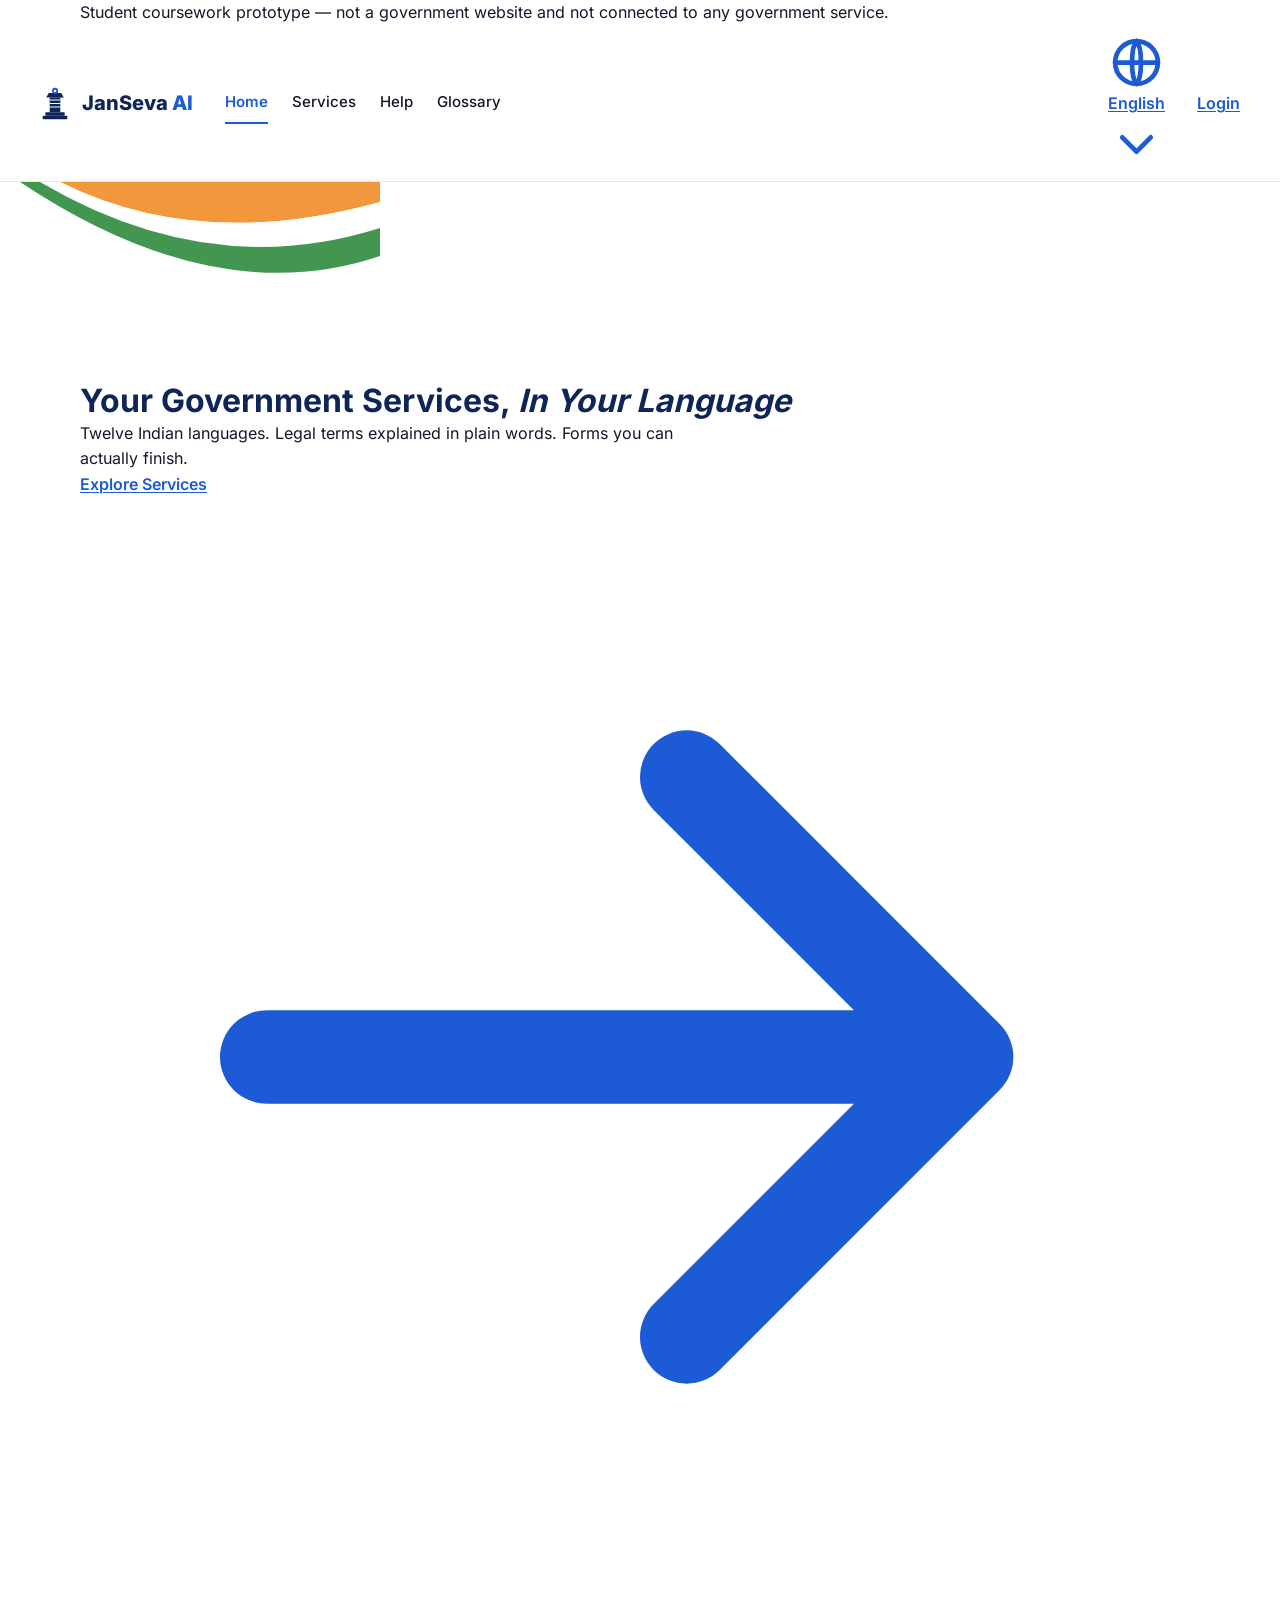
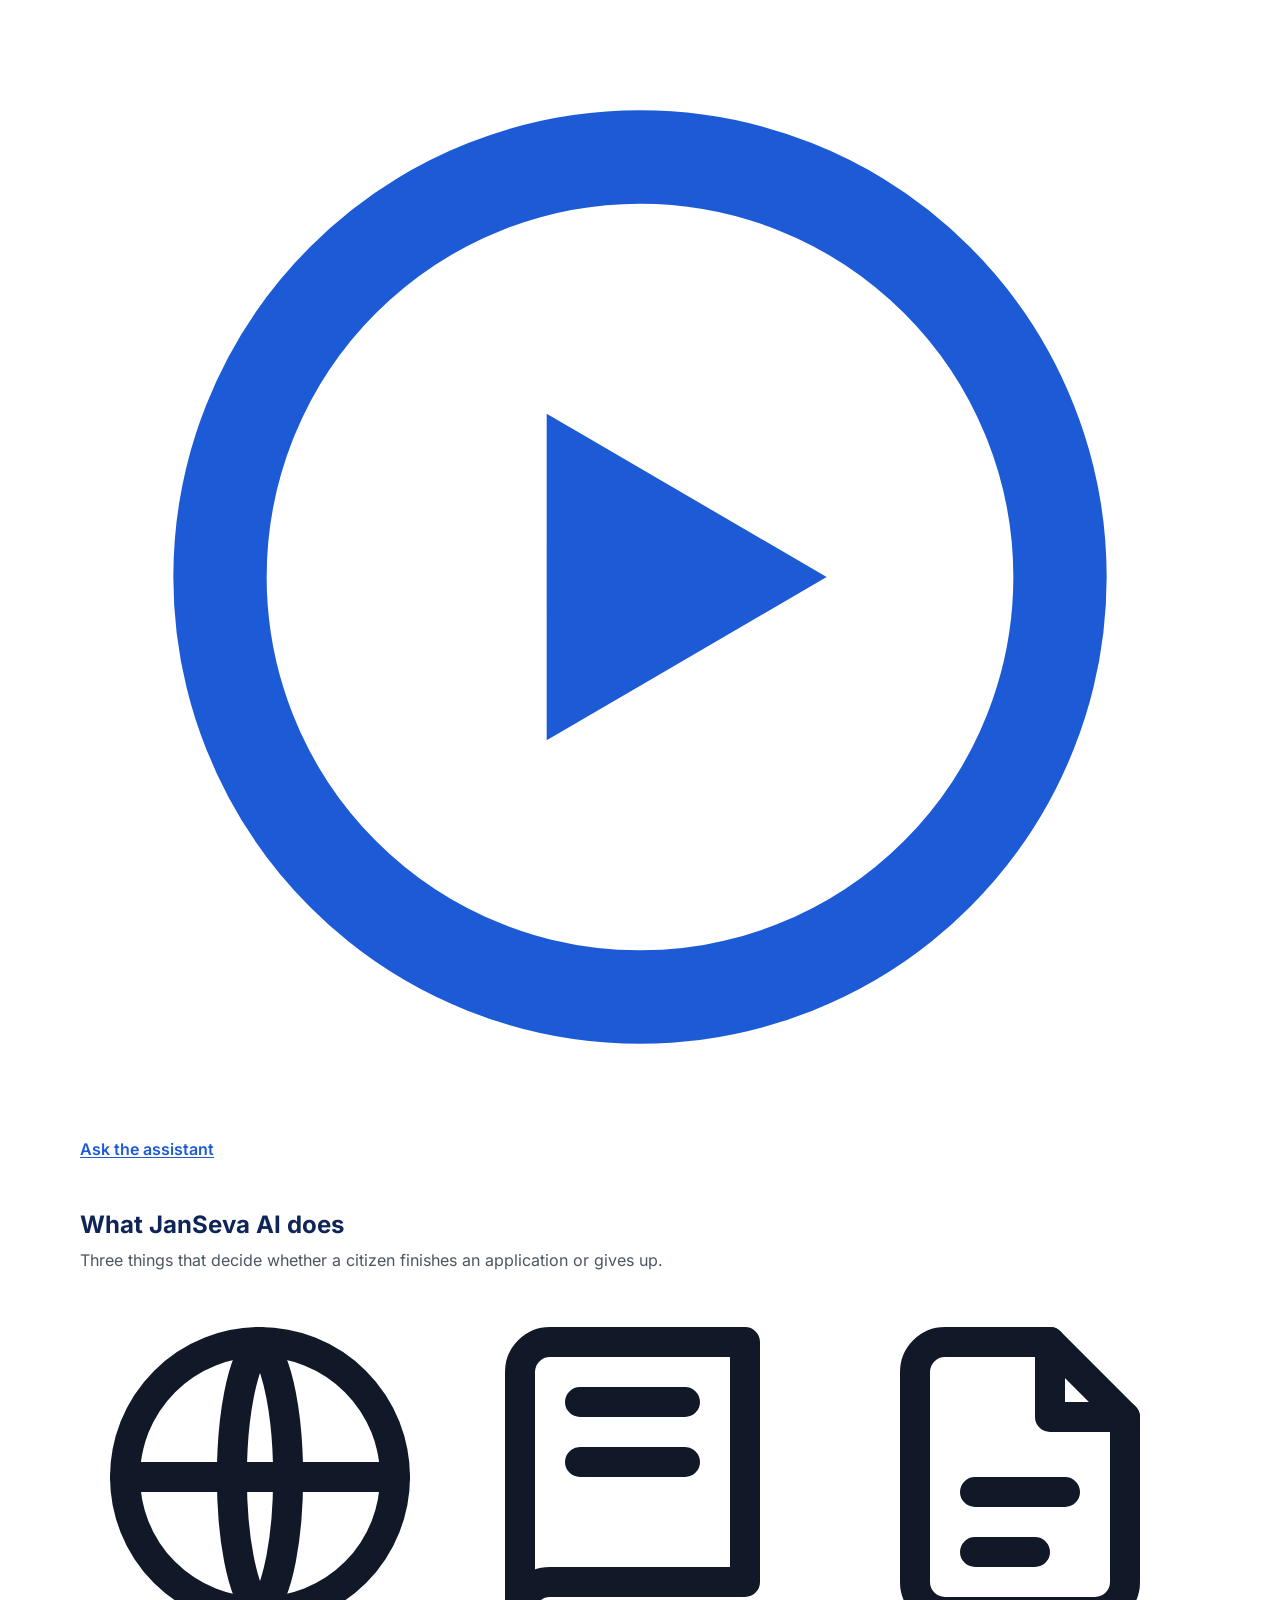
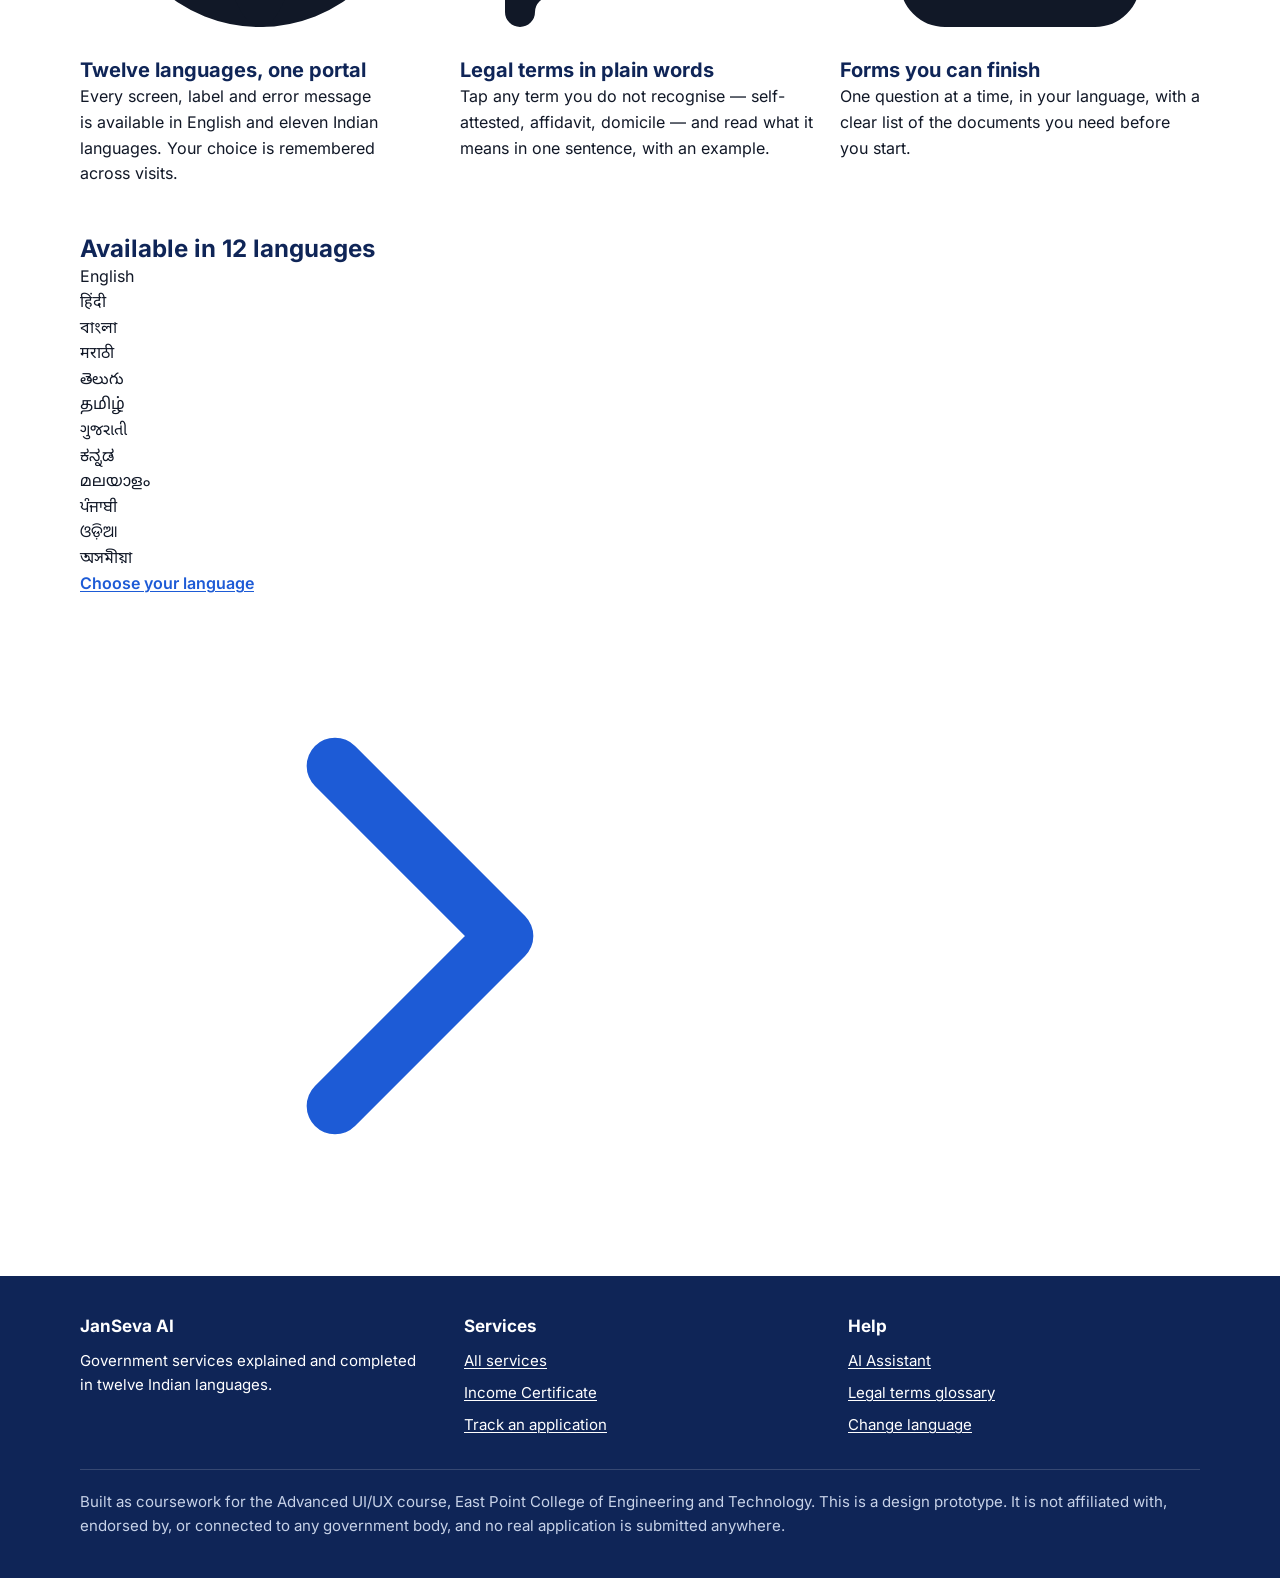
==== index.html @ 0f33ab1e "feat(pages): add landing page" ====
<!DOCTYPE html>
<html lang="en">
<head>
<meta charset="utf-8">
<meta name="viewport" content="width=device-width, initial-scale=1">
<title>Your government services, in your language · JanSeva AI</title>
<meta name="description" content="JanSeva AI helps citizens find, understand and complete Indian government service applications in twelve languages.">
<meta name="theme-color" content="#0F2557">
<link rel="icon" href="assets/img/favicon.svg" type="image/svg+xml">

<!-- Load order matters: tokens define the variables every later file reads,
     fonts registers the ten families, then base, layout, components, pages. -->
<link rel="stylesheet" href="assets/css/tokens.css">
<link rel="stylesheet" href="assets/css/fonts.css">
<link rel="stylesheet" href="assets/css/base.css">
<link rel="stylesheet" href="assets/css/layout.css">
<link rel="stylesheet" href="assets/css/components.css">
<link rel="stylesheet" href="assets/css/pages.css">
</head>
<body>
<a class="skip-link" href="#main">Skip to main content</a>
<div id="live-region" class="sr-only" role="status" aria-live="polite"></div>
<div class="proto-note">
  <p class="container">Student coursework prototype — not a government website and not connected to any government service.</p>
</div>
<header class="site-header">
  <a class="site-header__brand" href="index.html"><img src="assets/img/logo.svg" width="30" height="34" alt=""><span>JanSeva&nbsp;<em>AI</em></span></a>
  <button class="nav-toggle" type="button" aria-expanded="false" aria-controls="site-nav" aria-label="Main menu">
    <svg class="icon" viewBox="0 0 24 24" fill="none" stroke="currentColor" stroke-width="2" stroke-linecap="round" stroke-linejoin="round" aria-hidden="true"><path d="M4 7h16M4 12h16M4 17h16"/></svg>
  </button>
  <nav class="site-nav" id="site-nav" aria-label="Main">
    <a href="index.html" aria-current="page" data-i18n="nav.home">Home</a>
    <a href="services.html" data-i18n="nav.services">Services</a>
    <a href="assistant.html" data-i18n="nav.help">Help</a>
    <a href="glossary.html" data-i18n="nav.glossary">Glossary</a>
  </nav>
  <span class="site-header__spacer"></span>
  <a class="lang-switch" href="language.html" data-i18n-label="lang.switch" aria-label="Change language">
    <svg class="icon icon--sm" viewBox="0 0 24 24" fill="none" stroke="currentColor" stroke-width="2" stroke-linecap="round" stroke-linejoin="round" aria-hidden="true"><circle cx="12" cy="12" r="9"/><path d="M3 12h18M12 3c2.5 2.6 2.5 15.4 0 18M12 3c-2.5 2.6-2.5 15.4 0 18"/></svg><span data-lang-display>English</span><svg class="icon icon--sm" viewBox="0 0 24 24" fill="none" stroke="currentColor" stroke-width="2" stroke-linecap="round" stroke-linejoin="round" aria-hidden="true"><path d="M6 9l6 6 6-6"/></svg>
  </a>
  <a class="btn btn--primary" href="language.html" data-i18n="action.login">Login</a>
</header>

<main id="main">

  <section class="hero">
    <img class="hero__ribbon" src="assets/img/hero-ribbon.svg" width="380" height="200" alt="" aria-hidden="true">
    <div class="container">
      <div class="hero__inner">
        <h1 class="hero__title">Your Government Services, <em>In Your Language</em></h1>
        <p class="hero__lede">
          Twelve Indian languages. Legal terms explained in plain words.
          Forms you can actually finish.
        </p>
        <div class="hero__actions">
          <a class="btn btn--primary btn--lg" href="services.html">
            <span data-i18n="action.explore">Explore Services</span><svg class="icon" viewBox="0 0 24 24" fill="none" stroke="currentColor" stroke-width="2" stroke-linecap="round" stroke-linejoin="round" aria-hidden="true"><path d="M4 12h15M13 6l6 6-6 6"/></svg>
          </a>
          <a class="btn btn--secondary btn--lg" href="assistant.html">
            <svg class="icon" viewBox="0 0 24 24" fill="none" stroke="currentColor" stroke-width="2" stroke-linecap="round" stroke-linejoin="round" aria-hidden="true"><circle cx="12" cy="12" r="9"/><path d="M10 8.5l6 3.5-6 3.5z" fill="currentColor" stroke="none"/></svg><span>Ask the assistant</span>
          </a>
        </div>
      </div>
    </div>
  </section>

  <section class="section container">
    <div class="section__head">
      <h2>What JanSeva AI does</h2>
      <p>Three things that decide whether a citizen finishes an application or gives up.</p>
    </div>
    <div class="grid grid--3">
        <div class="card feature">
          <div class="card__icon"><svg class="icon icon--lg" viewBox="0 0 24 24" fill="none" stroke="currentColor" stroke-width="2" stroke-linecap="round" stroke-linejoin="round" aria-hidden="true"><circle cx="12" cy="12" r="9"/><path d="M3 12h18M12 3c2.5 2.6 2.5 15.4 0 18M12 3c-2.5 2.6-2.5 15.4 0 18"/></svg></div>
          <h3>Twelve languages, one portal</h3>
          <p>Every screen, label and error message is available in English and eleven Indian languages. Your choice is remembered across visits.</p>
        </div>
        <div class="card feature">
          <div class="card__icon"><svg class="icon icon--lg" viewBox="0 0 24 24" fill="none" stroke="currentColor" stroke-width="2" stroke-linecap="round" stroke-linejoin="round" aria-hidden="true"><path d="M4 5a2 2 0 0 1 2-2h13v16H6a2 2 0 0 0-2 2z"/><path d="M8 7h7M8 11h7"/></svg></div>
          <h3>Legal terms in plain words</h3>
          <p>Tap any term you do not recognise — self-attested, affidavit, domicile — and read what it means in one sentence, with an example.</p>
        </div>
        <div class="card feature">
          <div class="card__icon"><svg class="icon icon--lg" viewBox="0 0 24 24" fill="none" stroke="currentColor" stroke-width="2" stroke-linecap="round" stroke-linejoin="round" aria-hidden="true"><path d="M14 3H7a2 2 0 0 0-2 2v14a2 2 0 0 0 2 2h10a2 2 0 0 0 2-2V8z"/><path d="M14 3v5h5M9 13h6M9 17h4"/></svg></div>
          <h3>Forms you can finish</h3>
          <p>One question at a time, in your language, with a clear list of the documents you need before you start.</p>
        </div>
    </div>
  </section>

  <section class="lang-strip">
    <div class="container">
      <h2>Available in 12 languages</h2>
      <ul class="lang-chips">
        <li lang="en">English</li>
        <li lang="hi">हिंदी</li>
        <li lang="bn">বাংলা</li>
        <li lang="mr">मराठी</li>
        <li lang="te">తెలుగు</li>
        <li lang="ta">தமிழ்</li>
        <li lang="gu">ગુજરાતી</li>
        <li lang="kn">ಕನ್ನಡ</li>
        <li lang="ml">മലയാളം</li>
        <li lang="pa">ਪੰਜਾਬੀ</li>
        <li lang="or">ଓଡ଼ିଆ</li>
        <li lang="as">অসমীয়া</li>
      </ul>
      <p class="u-mt-6">
        <a href="language.html">Choose your language<svg class="icon icon--sm" viewBox="0 0 24 24" fill="none" stroke="currentColor" stroke-width="2" stroke-linecap="round" stroke-linejoin="round" aria-hidden="true"><path d="M9 6l6 6-6 6"/></svg></a>
      </p>
    </div>
  </section>

</main>
<footer class="site-footer">
  <div class="container">
    <div class="site-footer__grid">
      <div>
        <h2>JanSeva AI</h2>
        <p>Government services explained and completed in twelve Indian languages.</p>
      </div>
      <div>
        <h2>Services</h2>
        <ul>
          <li><a href="services.html">All services</a></li>
          <li><a href="service-income-certificate.html">Income Certificate</a></li>
          <li><a href="apply.html">Track an application</a></li>
        </ul>
      </div>
      <div>
        <h2>Help</h2>
        <ul>
          <li><a href="assistant.html">AI Assistant</a></li>
          <li><a href="glossary.html">Legal terms glossary</a></li>
          <li><a href="language.html">Change language</a></li>
        </ul>
      </div>
    </div>
    <p class="site-footer__note">
      Built as coursework for the Advanced UI/UX course, East Point College of
      Engineering and Technology. This is a design prototype. It is not
      affiliated with, endorsed by, or connected to any government body, and
      no real application is submitted anywhere.
    </p>
  </div>
</footer>
<script src="assets/js/i18n.js"></script>
<script src="assets/js/demo-data.js"></script>
<script src="assets/js/app.js"></script>
</body>
</html>
---- assets/css/tokens.css ----
/* ==========================================================================
   JanSeva AI — Design tokens
   Single source of truth for colour, type, spacing, radius and elevation.
   Every value below is referenced by variable elsewhere; no component file
   hard-codes a colour or a font size.
   ========================================================================== */

:root {
  /* ---- Brand ---------------------------------------------------------- */
  --c-primary: #1d5bd6;        /* actions, links, active nav            */
  --c-primary-dark: #1749a8;   /* hover / pressed                        */
  --c-primary-light: #e8effc;  /* tinted fills, selected rows            */
  --c-navy: #0f2557;           /* sidebar, headings, logo wordmark       */
  --c-navy-dark: #0a1a3f;      /* sidebar hover                          */

  /* ---- Text ----------------------------------------------------------- */
  --c-text: #111827;           /* body copy — 17.7:1 on white            */
  --c-text-secondary: #4b5563; /* supporting copy — 7.6:1 on white       */
  --c-text-muted: #6b7280;     /* placeholders, timestamps — 4.8:1       */
  --c-text-inverse: #ffffff;

  /* ---- Surfaces ------------------------------------------------------- */
  --c-bg: #ffffff;
  --c-bg-subtle: #f7f9fc;      /* page background behind cards           */
  --c-bg-sunken: #eef2f8;      /* inputs on tinted panels, code blocks   */

  /* ---- Lines ---------------------------------------------------------- */
  /* Decorative only — 1.2:1 and 1.5:1 against white. Never use either as
     the sole boundary of an interactive control: WCAG 1.4.11 wants 3:1
     there, which is why inputs and checkboxes use --c-border-input.      */
  --c-border: #e5e9f2;         /* card and section dividers              */
  --c-border-strong: #d1d5db;  /* heavier divider, still decorative      */
  --c-border-input: #6b7280;   /* control boundaries — 4.8:1             */

  /* ---- Status --------------------------------------------------------- */
  /* Each pair clears 4.5:1 both on white and on its own tint, so status
     text stays readable whichever surface it lands on.                   */
  --c-success: #047857;        /* 5.5:1 white · 4.9:1 tint               */
  --c-success-bg: #e7f5ef;
  --c-warning: #b45309;        /* 5.0:1 white · 4.6:1 tint               */
  --c-warning-bg: #fdf3e7;
  --c-danger: #b91c1c;         /* 6.5:1 white · 5.7:1 tint               */
  --c-danger-bg: #fdecec;
  --c-info: #1d5bd6;           /* 6.0:1 white · 5.2:1 tint               */
  --c-info-bg: #e8effc;

  /* ---- Focus ---------------------------------------------------------- */
  /* 3px ring at 3:1 against both white and navy backgrounds.             */
  --c-focus: #0b3fa8;
  --c-focus-inverse: #ffd166;
  --focus-ring: 0 0 0 3px var(--c-focus);
  --focus-ring-inverse: 0 0 0 3px var(--c-focus-inverse);

  /* ---- Typography ----------------------------------------------------- */
  /* Inter carries Latin; the Noto Sans families are listed after it so a
     Devanagari, Kannada, Tamil, Telugu, Bengali, Gujarati, Gurmukhi, Odia
     or Malayalam glyph falls through to the matching script font. Order
     matters: the browser walks the stack per character, not per string.   */
  --font-sans: "Inter", "Noto Sans Devanagari", "Noto Sans Kannada",
    "Noto Sans Telugu", "Noto Sans Tamil", "Noto Sans Malayalam",
    "Noto Sans Bengali", "Noto Sans Gujarati", "Noto Sans Gurmukhi",
    "Noto Sans Oriya", system-ui, -apple-system, "Segoe UI", sans-serif;

  /* Type scale — 1.250 (major third) from a 16px base, rounded to whole
     pixels. Line heights are unitless so they inherit cleanly.           */
  --fs-display: 2.5rem;   /* 40px — hero headline            */
  --fs-h1: 2rem;          /* 32px — page title               */
  --fs-h2: 1.5rem;        /* 24px — section heading          */
  --fs-h3: 1.25rem;       /* 20px — card heading             */
  --fs-h4: 1.0625rem;     /* 17px — sub-heading              */
  --fs-body: 1rem;        /* 16px — body copy                */
  --fs-sm: 0.9375rem;     /* 15px — nav, secondary copy      */
  --fs-xs: 0.8125rem;     /* 13px — captions, badges         */

  --lh-tight: 1.2;        /* display and headings            */
  --lh-snug: 1.35;        /* card headings                   */
  --lh-body: 1.6;         /* paragraphs — eases Indic scripts*/

  --fw-regular: 400;
  --fw-medium: 500;
  --fw-semibold: 600;
  --fw-bold: 700;
  --fw-black: 800;

  /* ---- Spacing -------------------------------------------------------- */
  /* 4px base grid. Use these, not arbitrary pixel values.                */
  --sp-1: 0.25rem;  /*  4px */
  --sp-2: 0.5rem;   /*  8px */
  --sp-3: 0.75rem;  /* 12px */
  --sp-4: 1rem;     /* 16px */
  --sp-5: 1.25rem;  /* 20px */
  --sp-6: 1.5rem;   /* 24px */
  --sp-8: 2rem;     /* 32px */
  --sp-10: 2.5rem;  /* 40px */
  --sp-12: 3rem;    /* 48px */
  --sp-16: 4rem;    /* 64px */

  /* ---- Radius --------------------------------------------------------- */
  --r-sm: 6px;
  --r-md: 8px;    /* buttons, inputs  */
  --r-lg: 12px;   /* cards            */
  --r-xl: 16px;   /* panels           */
  --r-full: 999px;

  /* ---- Elevation ------------------------------------------------------ */
  --sh-sm: 0 1px 2px rgba(15, 37, 87, 0.06);
  --sh-md: 0 2px 6px rgba(15, 37, 87, 0.05);
  --sh-lg: 0 8px 24px rgba(15, 37, 87, 0.1);
  --sh-xl: 0 20px 48px rgba(15, 37, 87, 0.16);

  /* ---- Layout --------------------------------------------------------- */
  --w-container: 1200px;
  --w-prose: 68ch;        /* ISO 24495-1 readable measure     */
  --h-header: 64px;
  --w-sidebar: 232px;
  --tap-min: 44px;        /* WCAG 2.2 target size             */

  /* ---- Motion --------------------------------------------------------- */
  --t-fast: 120ms;
  --t-base: 180ms;
  --ease: cubic-bezier(0.4, 0, 0.2, 1);
}
---- assets/css/fonts.css ----
/* ==========================================================================
   JanSeva AI — Typeface loading

   Ten self-hosted families, all woff2, all under assets/fonts/. Nothing is
   fetched from a CDN: a citizen on a slow or filtered connection still gets
   the right script, and the repo is reproducible offline.

   Each face declares a unicode-range, so a browser downloads only the
   scripts a page actually contains. An English page pulls Inter alone
   (~20 KB); switching to Kannada pulls one extra file on demand.

   font-display: swap renders fallback text immediately rather than leaving
   a blank page while a font loads.

   Licences: Inter and Noto Sans are both SIL Open Font License 1.1.
   Per-family LICENSE files sit next to the woff2 files.
   ========================================================================== */

/* ---- Inter — Latin -------------------------------------------- */
@font-face {
  font-family: "Inter";
  font-style: normal;
  font-weight: 400;
  font-display: swap;
  src: url("../fonts/inter/inter-latin-400-normal.woff2") format("woff2");
  unicode-range: U+0000-00FF,U+0131,U+0152-0153,U+02BB-02BC,U+02C6,U+02DA,U+02DC,U+0304,U+0308,U+0329,U+2000-206F,U+20AC,U+2122,U+2191,U+2193,U+2212,U+2215,U+FEFF,U+FFFD;
}
@font-face {
  font-family: "Inter";
  font-style: normal;
  font-weight: 500;
  font-display: swap;
  src: url("../fonts/inter/inter-latin-500-normal.woff2") format("woff2");
  unicode-range: U+0000-00FF,U+0131,U+0152-0153,U+02BB-02BC,U+02C6,U+02DA,U+02DC,U+0304,U+0308,U+0329,U+2000-206F,U+20AC,U+2122,U+2191,U+2193,U+2212,U+2215,U+FEFF,U+FFFD;
}
@font-face {
  font-family: "Inter";
  font-style: normal;
  font-weight: 600;
  font-display: swap;
  src: url("../fonts/inter/inter-latin-600-normal.woff2") format("woff2");
  unicode-range: U+0000-00FF,U+0131,U+0152-0153,U+02BB-02BC,U+02C6,U+02DA,U+02DC,U+0304,U+0308,U+0329,U+2000-206F,U+20AC,U+2122,U+2191,U+2193,U+2212,U+2215,U+FEFF,U+FFFD;
}
@font-face {
  font-family: "Inter";
  font-style: normal;
  font-weight: 700;
  font-display: swap;
  src: url("../fonts/inter/inter-latin-700-normal.woff2") format("woff2");
  unicode-range: U+0000-00FF,U+0131,U+0152-0153,U+02BB-02BC,U+02C6,U+02DA,U+02DC,U+0304,U+0308,U+0329,U+2000-206F,U+20AC,U+2122,U+2191,U+2193,U+2212,U+2215,U+FEFF,U+FFFD;
}
@font-face {
  font-family: "Inter";
  font-style: normal;
  font-weight: 800;
  font-display: swap;
  src: url("../fonts/inter/inter-latin-800-normal.woff2") format("woff2");
  unicode-range: U+0000-00FF,U+0131,U+0152-0153,U+02BB-02BC,U+02C6,U+02DA,U+02DC,U+0304,U+0308,U+0329,U+2000-206F,U+20AC,U+2122,U+2191,U+2193,U+2212,U+2215,U+FEFF,U+FFFD;
}

/* ---- Noto Sans Devanagari — Hindi, Marathi -------------------- */
@font-face {
  font-family: "Noto Sans Devanagari";
  font-style: normal;
  font-weight: 400;
  font-display: swap;
  src: url("../fonts/noto-sans-devanagari/noto-sans-devanagari-devanagari-400-normal.woff2") format("woff2");
  unicode-range: U+0900-097F,U+1CD0-1CF9,U+200C-200D,U+20A8,U+20B9,U+20F0,U+25CC,U+A830-A839,U+A8E0-A8FF,U+11B00-11B09;
}
@font-face {
  font-family: "Noto Sans Devanagari";
  font-style: normal;
  font-weight: 700;
  font-display: swap;
  src: url("../fonts/noto-sans-devanagari/noto-sans-devanagari-devanagari-700-normal.woff2") format("woff2");
  unicode-range: U+0900-097F,U+1CD0-1CF9,U+200C-200D,U+20A8,U+20B9,U+20F0,U+25CC,U+A830-A839,U+A8E0-A8FF,U+11B00-11B09;
}

/* ---- Noto Sans Bengali — Bengali, Assamese -------------------- */
@font-face {
  font-family: "Noto Sans Bengali";
  font-style: normal;
  font-weight: 400;
  font-display: swap;
  src: url("../fonts/noto-sans-bengali/noto-sans-bengali-bengali-400-normal.woff2") format("woff2");
  unicode-range: U+0951-0952,U+0964-0965,U+0980-09FE,U+1CD0,U+1CD2,U+1CD5-1CD6,U+1CD8,U+1CE1,U+1CEA,U+1CED,U+1CF2,U+1CF5-1CF7,U+200C-200D,U+20B9,U+25CC,U+A8F1;
}
@font-face {
  font-family: "Noto Sans Bengali";
  font-style: normal;
  font-weight: 700;
  font-display: swap;
  src: url("../fonts/noto-sans-bengali/noto-sans-bengali-bengali-700-normal.woff2") format("woff2");
  unicode-range: U+0951-0952,U+0964-0965,U+0980-09FE,U+1CD0,U+1CD2,U+1CD5-1CD6,U+1CD8,U+1CE1,U+1CEA,U+1CED,U+1CF2,U+1CF5-1CF7,U+200C-200D,U+20B9,U+25CC,U+A8F1;
}

/* ---- Noto Sans Kannada — Kannada ------------------------------ */
@font-face {
  font-family: "Noto Sans Kannada";
  font-style: normal;
  font-weight: 400;
  font-display: swap;
  src: url("../fonts/noto-sans-kannada/noto-sans-kannada-kannada-400-normal.woff2") format("woff2");
  unicode-range: U+0951-0952,U+0964-0965,U+0C80-0CF3,U+1CD0,U+1CD2-1CD3,U+1CDA,U+1CF2,U+1CF4,U+200C-200D,U+20B9,U+25CC,U+A830-A835;
}
@font-face {
  font-family: "Noto Sans Kannada";
  font-style: normal;
  font-weight: 700;
  font-display: swap;
  src: url("../fonts/noto-sans-kannada/noto-sans-kannada-kannada-700-normal.woff2") format("woff2");
  unicode-range: U+0951-0952,U+0964-0965,U+0C80-0CF3,U+1CD0,U+1CD2-1CD3,U+1CDA,U+1CF2,U+1CF4,U+200C-200D,U+20B9,U+25CC,U+A830-A835;
}

/* ---- Noto Sans Telugu — Telugu -------------------------------- */
@font-face {
  font-family: "Noto Sans Telugu";
  font-style: normal;
  font-weight: 400;
  font-display: swap;
  src: url("../fonts/noto-sans-telugu/noto-sans-telugu-telugu-400-normal.woff2") format("woff2");
  unicode-range: U+0951-0952,U+0964-0965,U+0C00-0C7F,U+1CDA,U+1CF2,U+200C-200D,U+25CC;
}
@font-face {
  font-family: "Noto Sans Telugu";
  font-style: normal;
  font-weight: 700;
  font-display: swap;
  src: url("../fonts/noto-sans-telugu/noto-sans-telugu-telugu-700-normal.woff2") format("woff2");
  unicode-range: U+0951-0952,U+0964-0965,U+0C00-0C7F,U+1CDA,U+1CF2,U+200C-200D,U+25CC;
}

/* ---- Noto Sans Tamil — Tamil ---------------------------------- */
@font-face {
  font-family: "Noto Sans Tamil";
  font-style: normal;
  font-weight: 400;
  font-display: swap;
  src: url("../fonts/noto-sans-tamil/noto-sans-tamil-tamil-400-normal.woff2") format("woff2");
  unicode-range: U+0964-0965,U+0B82-0BFA,U+200C-200D,U+20B9,U+25CC;
}
@font-face {
  font-family: "Noto Sans Tamil";
  font-style: normal;
  font-weight: 700;
  font-display: swap;
  src: url("../fonts/noto-sans-tamil/noto-sans-tamil-tamil-700-normal.woff2") format("woff2");
  unicode-range: U+0964-0965,U+0B82-0BFA,U+200C-200D,U+20B9,U+25CC;
}

/* ---- Noto Sans Malayalam — Malayalam -------------------------- */
@font-face {
  font-family: "Noto Sans Malayalam";
  font-style: normal;
  font-weight: 400;
  font-display: swap;
  src: url("../fonts/noto-sans-malayalam/noto-sans-malayalam-malayalam-400-normal.woff2") format("woff2");
  unicode-range: U+0307,U+0323,U+0951-0952,U+0964-0965,U+0D00-0D7F,U+1CDA,U+1CF2,U+200C-200D,U+20B9,U+25CC,U+A830-A832;
}
@font-face {
  font-family: "Noto Sans Malayalam";
  font-style: normal;
  font-weight: 700;
  font-display: swap;
  src: url("../fonts/noto-sans-malayalam/noto-sans-malayalam-malayalam-700-normal.woff2") format("woff2");
  unicode-range: U+0307,U+0323,U+0951-0952,U+0964-0965,U+0D00-0D7F,U+1CDA,U+1CF2,U+200C-200D,U+20B9,U+25CC,U+A830-A832;
}

/* ---- Noto Sans Gujarati — Gujarati ---------------------------- */
@font-face {
  font-family: "Noto Sans Gujarati";
  font-style: normal;
  font-weight: 400;
  font-display: swap;
  src: url("../fonts/noto-sans-gujarati/noto-sans-gujarati-gujarati-400-normal.woff2") format("woff2");
  unicode-range: U+0951-0952,U+0964-0965,U+0A80-0AFF,U+200C-200D,U+20B9,U+25CC,U+A830-A839;
}
@font-face {
  font-family: "Noto Sans Gujarati";
  font-style: normal;
  font-weight: 700;
  font-display: swap;
  src: url("../fonts/noto-sans-gujarati/noto-sans-gujarati-gujarati-700-normal.woff2") format("woff2");
  unicode-range: U+0951-0952,U+0964-0965,U+0A80-0AFF,U+200C-200D,U+20B9,U+25CC,U+A830-A839;
}

/* ---- Noto Sans Gurmukhi — Punjabi ----------------------------- */
@font-face {
  font-family: "Noto Sans Gurmukhi";
  font-style: normal;
  font-weight: 400;
  font-display: swap;
  src: url("../fonts/noto-sans-gurmukhi/noto-sans-gurmukhi-gurmukhi-400-normal.woff2") format("woff2");
  unicode-range: U+0951-0952,U+0964-0965,U+0A01-0A76,U+200C-200D,U+20B9,U+25CC,U+262C,U+A830-A839;
}
@font-face {
  font-family: "Noto Sans Gurmukhi";
  font-style: normal;
  font-weight: 700;
  font-display: swap;
  src: url("../fonts/noto-sans-gurmukhi/noto-sans-gurmukhi-gurmukhi-700-normal.woff2") format("woff2");
  unicode-range: U+0951-0952,U+0964-0965,U+0A01-0A76,U+200C-200D,U+20B9,U+25CC,U+262C,U+A830-A839;
}

/* ---- Noto Sans Oriya — Odia ----------------------------------- */
@font-face {
  font-family: "Noto Sans Oriya";
  font-style: normal;
  font-weight: 400;
  font-display: swap;
  src: url("../fonts/noto-sans-oriya/noto-sans-oriya-oriya-400-normal.woff2") format("woff2");
  unicode-range: U+0951-0952,U+0964-0965,U+0B01-0B77,U+1CDA,U+1CF2,U+200C-200D,U+20B9,U+25CC;
}
@font-face {
  font-family: "Noto Sans Oriya";
  font-style: normal;
  font-weight: 700;
  font-display: swap;
  src: url("../fonts/noto-sans-oriya/noto-sans-oriya-oriya-700-normal.woff2") format("woff2");
  unicode-range: U+0951-0952,U+0964-0965,U+0B01-0B77,U+1CDA,U+1CF2,U+200C-200D,U+20B9,U+25CC;
}
---- assets/css/base.css ----
/* ==========================================================================
   JanSeva AI — Base layer
   Reset, element defaults and accessibility helpers. No component styles.
   ========================================================================== */

/* ---- Reset --------------------------------------------------------------
   Border-box everywhere, margins cleared, and media kept inside its box.   */
*,
*::before,
*::after {
  box-sizing: border-box;
}

* {
  margin: 0;
}

html {
  -webkit-text-size-adjust: 100%;
  scroll-behavior: smooth;
}

body {
  font-family: var(--font-sans);
  font-size: var(--fs-body);
  line-height: var(--lh-body);
  color: var(--c-text);
  background: var(--c-bg);
  -webkit-font-smoothing: antialiased;
  -moz-osx-font-smoothing: grayscale;
  /* Indic scripts carry tall reph and vowel marks; letting the renderer do
     the shaping rather than forcing a line-height per script keeps Hindi
     and Tamil from clipping at the same font size as English.             */
  text-rendering: optimizeLegibility;
  min-height: 100vh;
}

img,
svg,
video {
  display: block;
  max-width: 100%;
  height: auto;
}

/* The `hidden` attribute is how this project toggles visibility — it keeps
   the element out of the accessibility tree as well as off the screen. Its
   default `display: none` loses to any class that sets `display`, which
   silently leaves "hidden" elements on screen, so it is enforced here once
   rather than patched per component. */
[hidden] {
  display: none !important;
}

/* Icons sit on the text baseline, so they opt out of display:block. */
svg.icon {
  display: inline-block;
  vertical-align: middle;
  flex: none;
}

input,
button,
select,
textarea {
  font: inherit;
  color: inherit;
}

button {
  background: none;
  border: none;
  cursor: pointer;
}

ul[class],
ol[class] {
  list-style: none;
  padding: 0;
}

table {
  border-collapse: collapse;
  width: 100%;
}

/* ---- Headings -----------------------------------------------------------
   Sized from tokens, never from the browser default, so the scale holds.   */
h1,
h2,
h3,
h4 {
  color: var(--c-navy);
  font-weight: var(--fw-bold);
  line-height: var(--lh-tight);
  text-wrap: balance;
}

h1 { font-size: var(--fs-h1); }
h2 { font-size: var(--fs-h2); }
h3 { font-size: var(--fs-h3); line-height: var(--lh-snug); }
h4 { font-size: var(--fs-h4); line-height: var(--lh-snug); }

p {
  max-width: var(--w-prose);
  text-wrap: pretty;
}

a {
  color: var(--c-primary);
  font-weight: var(--fw-semibold);
  text-decoration-thickness: 1px;
  text-underline-offset: 2px;
}

a:hover {
  color: var(--c-primary-dark);
}

strong {
  font-weight: var(--fw-semibold);
}

/* ---- Focus --------------------------------------------------------------
   A visible ring on every keyboard focus. :focus-visible keeps it off
   mouse clicks, so the design stays quiet without costing keyboard users
   the indicator WCAG 2.4.7 requires.                                      */
:focus-visible {
  outline: 3px solid var(--c-focus);
  outline-offset: 2px;
  border-radius: var(--r-sm);
}

/* On the navy sidebar the blue ring would disappear, so it flips to amber. */
.sidebar :focus-visible {
  outline-color: var(--c-focus-inverse);
}

/* ---- Accessibility helpers ---------------------------------------------- */

/* Visually hidden but still read aloud — for labels and live-region text. */
.sr-only {
  position: absolute;
  width: 1px;
  height: 1px;
  padding: 0;
  margin: -1px;
  overflow: hidden;
  clip: rect(0 0 0 0);
  white-space: nowrap;
  border: 0;
}

/* First tab stop on every page; drops into view only when focused. */
.skip-link {
  position: absolute;
  top: var(--sp-2);
  left: var(--sp-2);
  z-index: 100;
  padding: var(--sp-3) var(--sp-5);
  background: var(--c-navy);
  color: var(--c-text-inverse);
  font-weight: var(--fw-semibold);
  border-radius: var(--r-md);
  transform: translateY(-200%);
  transition: transform var(--t-base) var(--ease);
}

.skip-link:focus {
  transform: translateY(0);
}

/* ---- Reduced motion -----------------------------------------------------
   Honours prefers-reduced-motion for anyone who gets motion sickness or
   finds movement distracting.                                             */
@media (prefers-reduced-motion: reduce) {
  html {
    scroll-behavior: auto;
  }

  *,
  *::before,
  *::after {
    animation-duration: 0.01ms !important;
    animation-iteration-count: 1 !important;
    transition-duration: 0.01ms !important;
  }
}

/* ---- Forced colours -----------------------------------------------------
   Windows High Contrast strips backgrounds, which would erase borders that
   carry meaning. These put the boundary back.                             */
@media (forced-colors: active) {
  .btn,
  .card,
  .input {
    border: 1px solid;
  }
}

/* ---- Print --------------------------------------------------------------
   Citizens print application summaries and acknowledgements.              */
@media print {
  .site-header,
  .sidebar,
  .skip-link,
  .no-print {
    display: none !important;
  }

  body {
    font-size: 11pt;
  }

  .card {
    border: 1px solid #999;
    box-shadow: none;
    break-inside: avoid;
  }
}
---- assets/css/layout.css ----
/* ==========================================================================
   JanSeva AI — Layout
   Page scaffolding: containers, the public header, the signed-in shell and
   its sidebar, and the footer. Component skins live in components.css.
   ========================================================================== */

/* ---- Container ---------------------------------------------------------- */
.container {
  width: 100%;
  max-width: var(--w-container);
  margin-inline: auto;
  padding-inline: var(--sp-5);
}

@media (min-width: 48rem) {
  .container {
    padding-inline: var(--sp-10);
  }
}

/* ---- Public header ------------------------------------------------------
   Used on the landing, services, service-detail, form, assistant and
   glossary pages — anything a citizen can reach before signing in.        */
.site-header {
  position: sticky;
  top: 0;
  z-index: 50;
  min-height: var(--h-header);
  display: flex;
  align-items: center;
  gap: var(--sp-5);
  padding: var(--sp-2) var(--sp-5);
  background: var(--c-bg);
  border-bottom: 1px solid var(--c-border);
}

@media (min-width: 48rem) {
  .site-header {
    gap: var(--sp-8);
    padding-inline: var(--sp-10);
  }
}

.site-header__brand {
  display: flex;
  align-items: center;
  gap: var(--sp-3);
  font-size: var(--fs-h3);
  font-weight: var(--fw-black);
  color: var(--c-navy);
  text-decoration: none;
  flex: none;
}

.site-header__brand:hover {
  color: var(--c-navy);
}

.site-header__brand em {
  color: var(--c-primary);
  font-style: normal;
}

.site-header__spacer {
  flex: 1;
}

/* Primary navigation — collapses behind a disclosure button under 48rem. */
.site-nav {
  display: flex;
  align-items: center;
  gap: var(--sp-6);
}

.site-nav a {
  display: inline-block;
  padding: var(--sp-2) 0;
  font-size: var(--fs-sm);
  font-weight: var(--fw-medium);
  color: var(--c-text);
  text-decoration: none;
  border-bottom: 2px solid transparent;
}

.site-nav a:hover {
  color: var(--c-primary);
}

.site-nav a[aria-current="page"] {
  color: var(--c-primary);
  font-weight: var(--fw-semibold);
  border-bottom-color: var(--c-primary);
}

.nav-toggle {
  display: none;
  align-items: center;
  justify-content: center;
  width: var(--tap-min);
  height: var(--tap-min);
  border-radius: var(--r-md);
  color: var(--c-text);
}

.nav-toggle:hover {
  background: var(--c-bg-sunken);
}

@media (max-width: 47.999rem) {
  .nav-toggle {
    display: inline-flex;
  }

  .site-nav {
    position: absolute;
    inset: var(--h-header) 0 auto;
    flex-direction: column;
    align-items: stretch;
    gap: 0;
    padding: var(--sp-2) var(--sp-5) var(--sp-4);
    background: var(--c-bg);
    border-bottom: 1px solid var(--c-border);
    box-shadow: var(--sh-lg);
  }

  .site-nav[hidden] {
    display: none;
  }

  .site-nav a {
    padding: var(--sp-3) 0;
    border-bottom: 1px solid var(--c-border);
  }

  .site-nav a[aria-current="page"] {
    border-bottom-color: var(--c-border);
  }
}

/* On a narrow phone the header runs out of room before anything wraps, and
   a flex row with nowrap pushes the page sideways rather than overflowing
   itself. Below 30rem the language control collapses to its globe — it
   already carries an aria-label, so nothing is lost to a screen reader —
   and the wordmark steps down a size. */
@media (max-width: 29.999rem) {
  .site-header {
    gap: var(--sp-2);
    padding-inline: var(--sp-4);
  }

  .site-header__brand {
    font-size: var(--fs-h4);
  }

  .lang-switch {
    padding-inline: var(--sp-3);
  }

  .lang-switch [data-lang-display],
  .lang-switch .icon:last-child {
    display: none;
  }

  .site-header .btn {
    padding-inline: var(--sp-4);
  }
}

/* ---- Signed-in shell ----------------------------------------------------
   Sidebar plus content. CSS grid rather than fixed positioning, so the
   content column cannot slide under the sidebar at any width.             */
.app-shell {
  display: grid;
  grid-template-columns: var(--w-sidebar) 1fr;
  min-height: 100vh;
}

/* min-width: 0 on both tracks. A grid item defaults to min-width: auto,
   which refuses to shrink below its content — that is what lets a long
   sidebar or a wide table push the whole page sideways. */
.app-main {
  min-width: 0;
  background: var(--c-bg-subtle);
  padding: var(--sp-6) var(--sp-5) var(--sp-12);
}

@media (min-width: 48rem) {
  .app-main {
    padding: var(--sp-8) var(--sp-10) var(--sp-16);
  }
}

/* ---- Sidebar ------------------------------------------------------------ */
.sidebar {
  display: flex;
  flex-direction: column;
  gap: var(--sp-1);
  min-width: 0;
  padding: var(--sp-5) var(--sp-3);
  background: var(--c-navy);
  color: var(--c-text-inverse);
}

.sidebar__brand {
  display: flex;
  align-items: center;
  gap: var(--sp-3);
  margin-bottom: var(--sp-6);
  padding-inline: var(--sp-2);
  font-size: var(--fs-h4);
  font-weight: var(--fw-black);
  color: var(--c-text-inverse);
  text-decoration: none;
}

.sidebar__brand:hover {
  color: var(--c-text-inverse);
}

/* "AI" is set in the accent colour, not italics — <em> is used so the
   distinction survives with CSS off. On navy the accent lifts to a paler
   blue that still clears 4.5:1 against the sidebar. */
.sidebar__brand em {
  color: #9db9f2;
  font-style: normal;
}

.sidebar__link {
  display: flex;
  align-items: center;
  gap: var(--sp-3);
  min-height: var(--tap-min);
  padding: var(--sp-2) var(--sp-3);
  font-size: var(--fs-sm);
  font-weight: var(--fw-medium);
  color: var(--c-text-inverse);
  text-decoration: none;
  border-radius: var(--r-md);
}

.sidebar__link:hover {
  background: var(--c-navy-dark);
  color: var(--c-text-inverse);
}

.sidebar__link[aria-current="page"] {
  background: var(--c-primary);
  font-weight: var(--fw-semibold);
}

.sidebar__link .badge {
  margin-left: auto;
}

/* Pushes Help and Logout to the bottom of the rail. */
.sidebar__gap {
  flex: 1;
  min-height: var(--sp-6);
}

.sidebar__divider {
  height: 1px;
  margin: var(--sp-3) var(--sp-2);
  background: rgba(255, 255, 255, 0.16);
  border: 0;
}

/* Under 60rem the rail becomes a horizontal scroller above the content:
   no off-canvas drawer to trap focus, and every item stays reachable.     */
@media (max-width: 59.999rem) {
  .app-shell {
    grid-template-columns: 1fr;
  }

  .sidebar {
    flex-direction: row;
    align-items: center;
    gap: var(--sp-2);
    padding: var(--sp-2) var(--sp-4);
    overflow-x: auto;
  }

  .sidebar__brand,
  .sidebar__gap,
  .sidebar__divider {
    display: none;
  }

  .sidebar__link {
    flex: none;
    white-space: nowrap;
  }
}

/* ---- Footer ------------------------------------------------------------- */
.site-footer {
  padding: var(--sp-10) 0;
  background: var(--c-navy);
  color: var(--c-text-inverse);
  font-size: var(--fs-sm);
}

.site-footer a {
  color: var(--c-text-inverse);
  font-weight: var(--fw-regular);
}

.site-footer__grid {
  display: grid;
  gap: var(--sp-8);
  grid-template-columns: repeat(auto-fit, minmax(14rem, 1fr));
}

.site-footer h2 {
  margin-bottom: var(--sp-3);
  font-size: var(--fs-h4);
  color: var(--c-text-inverse);
}

.site-footer ul {
  display: grid;
  gap: var(--sp-2);
  list-style: none;
  padding: 0;
}

.site-footer__note {
  margin-top: var(--sp-8);
  padding-top: var(--sp-5);
  border-top: 1px solid rgba(255, 255, 255, 0.16);
  color: #c7d2e8;
  max-width: none;
}

/* ---- Section rhythm ----------------------------------------------------- */
.section {
  padding-block: var(--sp-12);
}

.section--tight {
  padding-block: var(--sp-8);
}

.section__head {
  margin-bottom: var(--sp-6);
}

.section__head p {
  margin-top: var(--sp-2);
  color: var(--c-text-secondary);
}

/* ---- Generic grids ------------------------------------------------------ */
.grid {
  display: grid;
  gap: var(--sp-5);
}

.grid--2 { grid-template-columns: repeat(auto-fit, minmax(17rem, 1fr)); }
.grid--3 { grid-template-columns: repeat(auto-fit, minmax(15rem, 1fr)); }
.grid--4 { grid-template-columns: repeat(auto-fit, minmax(11rem, 1fr)); }

/* Sidebar-and-content split used by Services and the Glossary. */
.split {
  display: grid;
  gap: var(--sp-8);
  align-items: start;
  grid-template-columns: 15rem 1fr;
}

@media (max-width: 55.999rem) {
  .split {
    grid-template-columns: 1fr;
  }
}
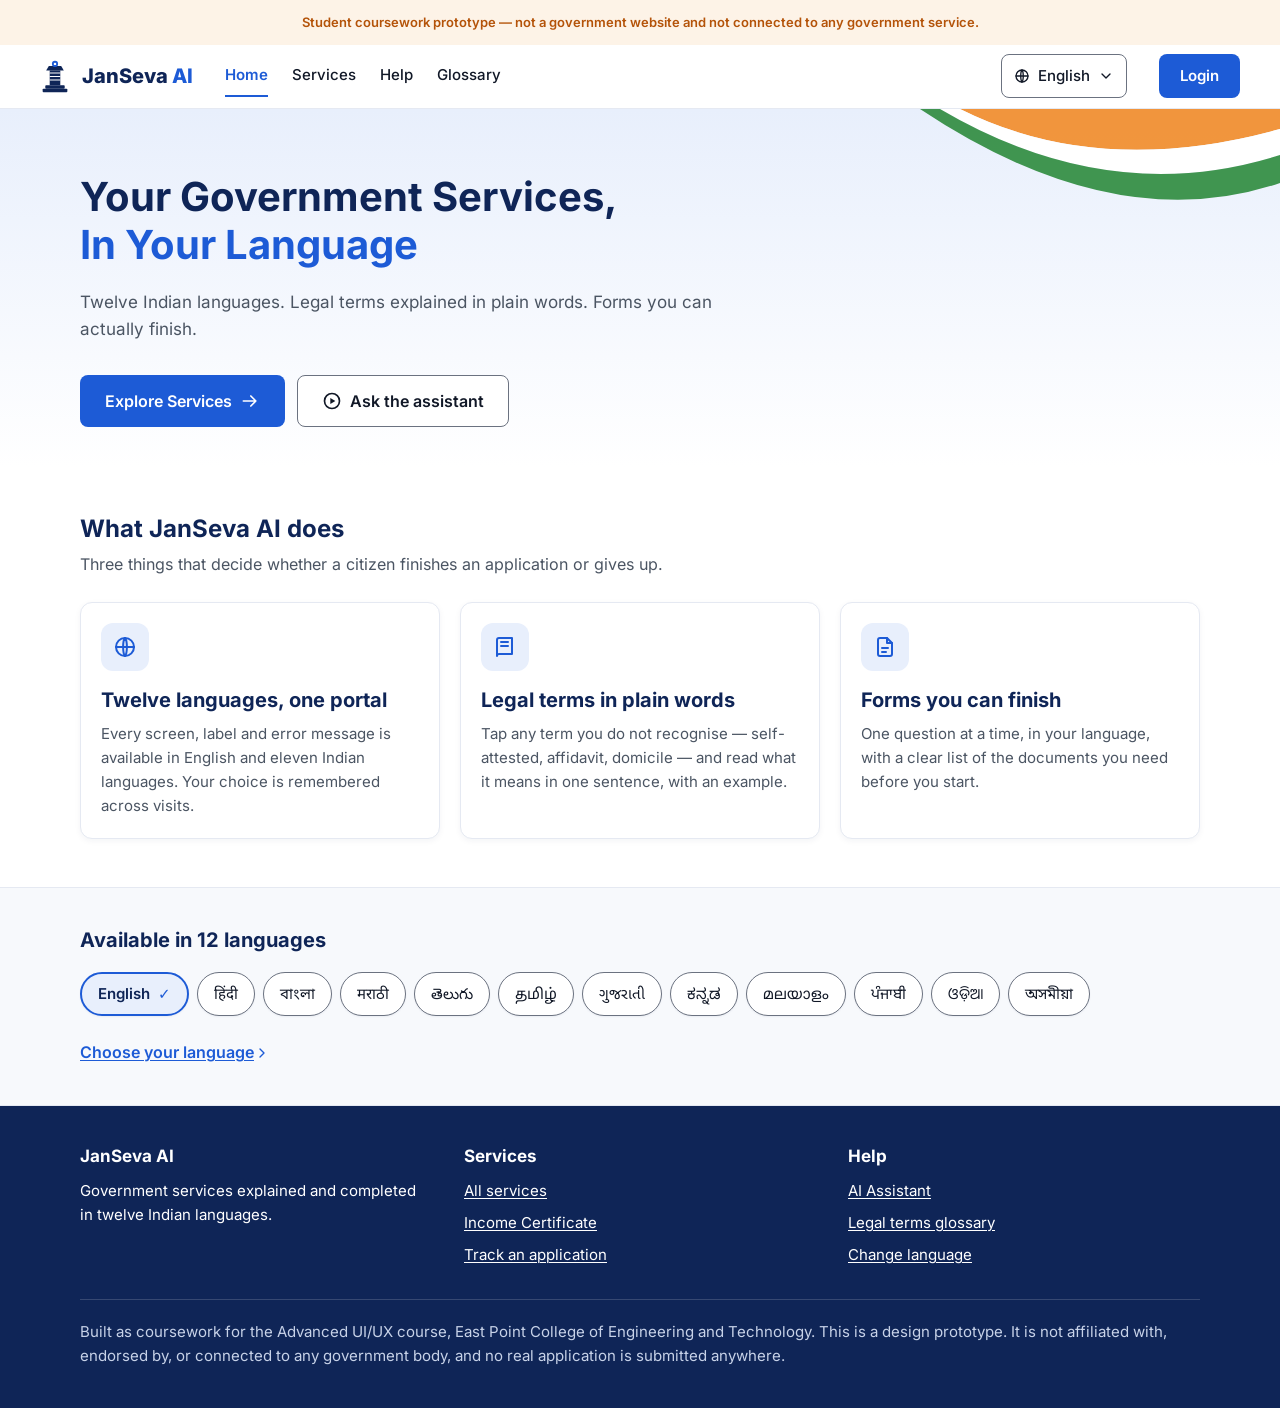
==== commit 9f2e9a9a: "feat(i18n): make all 12 languages consistent across every page" ====
--- a/index.html
+++ b/index.html
@@ -3,7 +3,7 @@
 <head>
 <meta charset="utf-8">
 <meta name="viewport" content="width=device-width, initial-scale=1">
-<title>Your government services, in your language · JanSeva AI</title>
+<title data-i18n="title.home">Your government services, in your language · JanSeva AI</title>
 <meta name="description" content="JanSeva AI helps citizens find, understand and complete Indian government service applications in twelve languages.">
 <meta name="theme-color" content="#0F2557">
 <link rel="icon" href="assets/img/favicon.svg" type="image/svg+xml">
@@ -18,17 +18,17 @@
 <link rel="stylesheet" href="assets/css/pages.css">
 </head>
 <body>
-<a class="skip-link" href="#main">Skip to main content</a>
+<a class="skip-link" href="#main" data-i18n="a11y.skip">Skip to main content</a>
 <div id="live-region" class="sr-only" role="status" aria-live="polite"></div>
 <div class="proto-note">
-  <p class="container">Student coursework prototype — not a government website and not connected to any government service.</p>
+  <p class="container" data-i18n="proto.banner">Student coursework prototype — not a government website and not connected to any government service.</p>
 </div>
 <header class="site-header">
   <a class="site-header__brand" href="index.html"><img src="assets/img/logo.svg" width="30" height="34" alt=""><span>JanSeva&nbsp;<em>AI</em></span></a>
-  <button class="nav-toggle" type="button" aria-expanded="false" aria-controls="site-nav" aria-label="Main menu">
+  <button class="nav-toggle" type="button" aria-expanded="false" aria-controls="site-nav" data-i18n-label="nav.menu" aria-label="Main menu">
     <svg class="icon" viewBox="0 0 24 24" fill="none" stroke="currentColor" stroke-width="2" stroke-linecap="round" stroke-linejoin="round" aria-hidden="true"><path d="M4 7h16M4 12h16M4 17h16"/></svg>
   </button>
-  <nav class="site-nav" id="site-nav" aria-label="Main">
+  <nav class="site-nav" id="site-nav" data-i18n-label="nav.main" aria-label="Main">
     <a href="index.html" aria-current="page" data-i18n="nav.home">Home</a>
     <a href="services.html" data-i18n="nav.services">Services</a>
     <a href="assistant.html" data-i18n="nav.help">Help</a>
@@ -47,8 +47,8 @@
     <img class="hero__ribbon" src="assets/img/hero-ribbon.svg" width="380" height="200" alt="" aria-hidden="true">
     <div class="container">
       <div class="hero__inner">
-        <h1 class="hero__title">Your Government Services, <em>In Your Language</em></h1>
-        <p class="hero__lede">
+        <h1 class="hero__title"><span data-i18n="home.hero.line1">Your Government Services,</span> <em data-i18n="home.hero.line2">In Your Language</em></h1>
+        <p class="hero__lede" data-i18n="home.hero.lede">
           Twelve Indian languages. Legal terms explained in plain words.
           Forms you can actually finish.
         </p>
@@ -57,7 +57,7 @@
             <span data-i18n="action.explore">Explore Services</span><svg class="icon" viewBox="0 0 24 24" fill="none" stroke="currentColor" stroke-width="2" stroke-linecap="round" stroke-linejoin="round" aria-hidden="true"><path d="M4 12h15M13 6l6 6-6 6"/></svg>
           </a>
           <a class="btn btn--secondary btn--lg" href="assistant.html">
-            <svg class="icon" viewBox="0 0 24 24" fill="none" stroke="currentColor" stroke-width="2" stroke-linecap="round" stroke-linejoin="round" aria-hidden="true"><circle cx="12" cy="12" r="9"/><path d="M10 8.5l6 3.5-6 3.5z" fill="currentColor" stroke="none"/></svg><span>Ask the assistant</span>
+            <svg class="icon" viewBox="0 0 24 24" fill="none" stroke="currentColor" stroke-width="2" stroke-linecap="round" stroke-linejoin="round" aria-hidden="true"><circle cx="12" cy="12" r="9"/><path d="M10 8.5l6 3.5-6 3.5z" fill="currentColor" stroke="none"/></svg><span data-i18n="home.hero.ask">Ask the assistant</span>
           </a>
         </div>
       </div>
@@ -66,47 +66,47 @@
 
   <section class="section container">
     <div class="section__head">
-      <h2>What JanSeva AI does</h2>
-      <p>Three things that decide whether a citizen finishes an application or gives up.</p>
+      <h2 data-i18n="home.features.heading">What JanSeva AI does</h2>
+      <p data-i18n="home.features.sub">Three things that decide whether a citizen finishes an application or gives up.</p>
     </div>
     <div class="grid grid--3">
         <div class="card feature">
           <div class="card__icon"><svg class="icon icon--lg" viewBox="0 0 24 24" fill="none" stroke="currentColor" stroke-width="2" stroke-linecap="round" stroke-linejoin="round" aria-hidden="true"><circle cx="12" cy="12" r="9"/><path d="M3 12h18M12 3c2.5 2.6 2.5 15.4 0 18M12 3c-2.5 2.6-2.5 15.4 0 18"/></svg></div>
-          <h3>Twelve languages, one portal</h3>
-          <p>Every screen, label and error message is available in English and eleven Indian languages. Your choice is remembered across visits.</p>
+          <h3 data-i18n="home.feature1.title">Twelve languages, one portal</h3>
+          <p data-i18n="home.feature1.body">Every screen, label and error message is available in English and eleven Indian languages. Your choice is remembered across visits.</p>
         </div>
         <div class="card feature">
           <div class="card__icon"><svg class="icon icon--lg" viewBox="0 0 24 24" fill="none" stroke="currentColor" stroke-width="2" stroke-linecap="round" stroke-linejoin="round" aria-hidden="true"><path d="M4 5a2 2 0 0 1 2-2h13v16H6a2 2 0 0 0-2 2z"/><path d="M8 7h7M8 11h7"/></svg></div>
-          <h3>Legal terms in plain words</h3>
-          <p>Tap any term you do not recognise — self-attested, affidavit, domicile — and read what it means in one sentence, with an example.</p>
+          <h3 data-i18n="home.feature2.title">Legal terms in plain words</h3>
+          <p data-i18n="home.feature2.body">Tap any term you do not recognise — self-attested, affidavit, domicile — and read what it means in one sentence, with an example.</p>
         </div>
         <div class="card feature">
           <div class="card__icon"><svg class="icon icon--lg" viewBox="0 0 24 24" fill="none" stroke="currentColor" stroke-width="2" stroke-linecap="round" stroke-linejoin="round" aria-hidden="true"><path d="M14 3H7a2 2 0 0 0-2 2v14a2 2 0 0 0 2 2h10a2 2 0 0 0 2-2V8z"/><path d="M14 3v5h5M9 13h6M9 17h4"/></svg></div>
-          <h3>Forms you can finish</h3>
-          <p>One question at a time, in your language, with a clear list of the documents you need before you start.</p>
+          <h3 data-i18n="home.feature3.title">Forms you can finish</h3>
+          <p data-i18n="home.feature3.body">One question at a time, in your language, with a clear list of the documents you need before you start.</p>
         </div>
     </div>
   </section>
 
   <section class="lang-strip">
     <div class="container">
-      <h2>Available in 12 languages</h2>
+      <h2 data-i18n="home.langs.heading">Available in 12 languages</h2>
       <ul class="lang-chips">
-        <li lang="en">English</li>
-        <li lang="hi">हिंदी</li>
-        <li lang="bn">বাংলা</li>
-        <li lang="mr">मराठी</li>
-        <li lang="te">తెలుగు</li>
-        <li lang="ta">தமிழ்</li>
-        <li lang="gu">ગુજરાતી</li>
-        <li lang="kn">ಕನ್ನಡ</li>
-        <li lang="ml">മലയാളം</li>
-        <li lang="pa">ਪੰਜਾਬੀ</li>
-        <li lang="or">ଓଡ଼ିଆ</li>
-        <li lang="as">অসমীয়া</li>
+        <li><button class="lang-chip" type="button" data-lang="en" aria-pressed="true" lang="en">English</button></li>
+        <li><button class="lang-chip" type="button" data-lang="hi" aria-pressed="false" lang="hi">हिंदी</button></li>
+        <li><button class="lang-chip" type="button" data-lang="bn" aria-pressed="false" lang="bn">বাংলা</button></li>
+        <li><button class="lang-chip" type="button" data-lang="mr" aria-pressed="false" lang="mr">मराठी</button></li>
+        <li><button class="lang-chip" type="button" data-lang="te" aria-pressed="false" lang="te">తెలుగు</button></li>
+        <li><button class="lang-chip" type="button" data-lang="ta" aria-pressed="false" lang="ta">தமிழ்</button></li>
+        <li><button class="lang-chip" type="button" data-lang="gu" aria-pressed="false" lang="gu">ગુજરાતી</button></li>
+        <li><button class="lang-chip" type="button" data-lang="kn" aria-pressed="false" lang="kn">ಕನ್ನಡ</button></li>
+        <li><button class="lang-chip" type="button" data-lang="ml" aria-pressed="false" lang="ml">മലയാളം</button></li>
+        <li><button class="lang-chip" type="button" data-lang="pa" aria-pressed="false" lang="pa">ਪੰਜਾਬੀ</button></li>
+        <li><button class="lang-chip" type="button" data-lang="or" aria-pressed="false" lang="or">ଓଡ଼ିଆ</button></li>
+        <li><button class="lang-chip" type="button" data-lang="as" aria-pressed="false" lang="as">অসমীয়া</button></li>
       </ul>
       <p class="u-mt-6">
-        <a href="language.html">Choose your language<svg class="icon icon--sm" viewBox="0 0 24 24" fill="none" stroke="currentColor" stroke-width="2" stroke-linecap="round" stroke-linejoin="round" aria-hidden="true"><path d="M9 6l6 6-6 6"/></svg></a>
+        <a href="language.html"><span data-i18n="home.langs.cta">Choose your language</span><svg class="icon icon--sm" viewBox="0 0 24 24" fill="none" stroke="currentColor" stroke-width="2" stroke-linecap="round" stroke-linejoin="round" aria-hidden="true"><path d="M9 6l6 6-6 6"/></svg></a>
       </p>
     </div>
   </section>
@@ -117,26 +117,26 @@
     <div class="site-footer__grid">
       <div>
         <h2>JanSeva AI</h2>
-        <p>Government services explained and completed in twelve Indian languages.</p>
+        <p data-i18n="footer.tagline">Government services explained and completed in twelve Indian languages.</p>
       </div>
       <div>
-        <h2>Services</h2>
+        <h2 data-i18n="nav.services">Services</h2>
         <ul>
-          <li><a href="services.html">All services</a></li>
-          <li><a href="service-income-certificate.html">Income Certificate</a></li>
-          <li><a href="apply.html">Track an application</a></li>
+          <li><a href="services.html" data-i18n="footer.allServices">All services</a></li>
+          <li><a href="service-income-certificate.html" data-i18n="service.income.title">Income Certificate</a></li>
+          <li><a href="apply.html" data-i18n="footer.trackApp">Track an application</a></li>
         </ul>
       </div>
       <div>
-        <h2>Help</h2>
+        <h2 data-i18n="nav.help">Help</h2>
         <ul>
-          <li><a href="assistant.html">AI Assistant</a></li>
-          <li><a href="glossary.html">Legal terms glossary</a></li>
-          <li><a href="language.html">Change language</a></li>
+          <li><a href="assistant.html" data-i18n="nav.assistant">AI Assistant</a></li>
+          <li><a href="glossary.html" data-i18n="footer.glossaryLink">Legal terms glossary</a></li>
+          <li><a href="language.html" data-i18n="lang.switch">Change language</a></li>
         </ul>
       </div>
     </div>
-    <p class="site-footer__note">
+    <p class="site-footer__note" data-i18n="footer.note">
       Built as coursework for the Advanced UI/UX course, East Point College of
       Engineering and Technology. This is a design prototype. It is not
       affiliated with, endorsed by, or connected to any government body, and
--- a/assets/css/layout.css
+++ b/assets/css/layout.css
@@ -38,6 +38,10 @@
   .site-header {
     gap: var(--sp-8);
     padding-inline: var(--sp-10);
+  }
+
+  .site-nav a {
+    white-space: nowrap;
   }
 }
 
--- a/assets/css/components.css
+++ b/assets/css/components.css
@@ -0,0 +1,942 @@
+/* ==========================================================================
+   JanSeva AI — Components
+   Buttons, cards, inputs, badges, the language picker, chat bubbles, the
+   stepper and the glossary disclosure. Each block is independent: nothing
+   here depends on where it sits on the page.
+   ========================================================================== */
+
+/* ---- Icon --------------------------------------------------------------- */
+.icon {
+  width: 1.25rem;
+  height: 1.25rem;
+}
+
+.icon--sm { width: 1rem;   height: 1rem; }
+.icon--lg { width: 1.5rem; height: 1.5rem; }
+.icon--xl { width: 2rem;   height: 2rem; }
+
+/* ---- Buttons -----------------------------------------------------------
+   min-height meets the 44px target size in WCAG 2.2 (2.5.8) without
+   needing extra padding per instance.                                     */
+.btn {
+  display: inline-flex;
+  align-items: center;
+  justify-content: center;
+  gap: var(--sp-2);
+  min-height: var(--tap-min);
+  padding: var(--sp-3) var(--sp-5);
+  font-size: var(--fs-sm);
+  font-weight: var(--fw-semibold);
+  line-height: 1.2;
+  text-align: center;
+  text-decoration: none;
+  border: 1px solid transparent;
+  border-radius: var(--r-md);
+  transition: background-color var(--t-fast) var(--ease),
+    border-color var(--t-fast) var(--ease);
+}
+
+.btn--primary {
+  background: var(--c-primary);
+  color: var(--c-text-inverse);
+}
+
+.btn--primary:hover {
+  background: var(--c-primary-dark);
+  color: var(--c-text-inverse);
+}
+
+.btn--secondary {
+  background: var(--c-bg);
+  color: var(--c-text);
+  border-color: var(--c-border-input);
+}
+
+.btn--secondary:hover {
+  background: var(--c-bg-sunken);
+  color: var(--c-text);
+}
+
+.btn--ghost {
+  background: none;
+  color: var(--c-primary);
+}
+
+.btn--ghost:hover {
+  background: var(--c-primary-light);
+}
+
+.btn--lg {
+  min-height: 3.25rem;
+  padding-inline: var(--sp-6);
+  font-size: var(--fs-body);
+}
+
+.btn--block {
+  width: 100%;
+}
+
+/* ---- Cards -------------------------------------------------------------- */
+.card {
+  padding: var(--sp-5);
+  background: var(--c-bg);
+  border: 1px solid var(--c-border);
+  border-radius: var(--r-lg);
+  box-shadow: var(--sh-md);
+}
+
+.card--flush {
+  padding: 0;
+  overflow: hidden;
+}
+
+.card__title {
+  margin-bottom: var(--sp-2);
+  font-size: var(--fs-h3);
+}
+
+.card__body {
+  color: var(--c-text-secondary);
+}
+
+.card__body p {
+  max-width: none;
+}
+
+/* A card that is itself a link — the whole box is the target. */
+.card-link {
+  display: block;
+  color: inherit;
+  text-decoration: none;
+  font-weight: inherit;
+  transition: border-color var(--t-fast) var(--ease),
+    box-shadow var(--t-fast) var(--ease), transform var(--t-fast) var(--ease);
+}
+
+.card-link:hover {
+  border-color: var(--c-primary);
+  box-shadow: var(--sh-lg);
+  transform: translateY(-2px);
+  color: inherit;
+}
+
+.card-link__cta {
+  display: inline-flex;
+  align-items: center;
+  gap: var(--sp-2);
+  margin-top: var(--sp-4);
+  color: var(--c-primary);
+  font-size: var(--fs-sm);
+  font-weight: var(--fw-semibold);
+}
+
+/* Round tinted icon plate at the top of service and action cards. */
+.card__icon {
+  display: grid;
+  place-items: center;
+  width: 3rem;
+  height: 3rem;
+  margin-bottom: var(--sp-4);
+  color: var(--c-primary);
+  background: var(--c-primary-light);
+  border-radius: var(--r-lg);
+}
+
+.card__icon--success { color: var(--c-success); background: var(--c-success-bg); }
+.card__icon--warning { color: var(--c-warning); background: var(--c-warning-bg); }
+.card__icon--danger  { color: var(--c-danger);  background: var(--c-danger-bg); }
+
+/* ---- Statistic tile ----------------------------------------------------- */
+.stat {
+  display: flex;
+  align-items: center;
+  gap: var(--sp-4);
+  padding: var(--sp-5);
+  background: var(--c-bg);
+  border: 1px solid var(--c-border);
+  border-radius: var(--r-lg);
+  box-shadow: var(--sh-sm);
+}
+
+.stat__icon {
+  display: grid;
+  place-items: center;
+  width: 2.75rem;
+  height: 2.75rem;
+  border-radius: var(--r-md);
+  color: var(--c-primary);
+  background: var(--c-primary-light);
+  flex: none;
+}
+
+.stat__icon--success { color: var(--c-success); background: var(--c-success-bg); }
+.stat__icon--warning { color: var(--c-warning); background: var(--c-warning-bg); }
+.stat__icon--danger  { color: var(--c-danger);  background: var(--c-danger-bg); }
+
+.stat__value {
+  display: block;
+  font-size: var(--fs-h1);
+  font-weight: var(--fw-bold);
+  line-height: 1.1;
+  color: var(--c-navy);
+}
+
+.stat__label {
+  display: block;
+  font-size: var(--fs-sm);
+  color: var(--c-text-secondary);
+}
+
+/* ---- Badge -------------------------------------------------------------- */
+.badge {
+  display: inline-flex;
+  align-items: center;
+  gap: var(--sp-1);
+  padding: 2px var(--sp-2);
+  font-size: var(--fs-xs);
+  font-weight: var(--fw-bold);
+  line-height: 1.5;
+  border-radius: var(--r-full);
+  background: var(--c-danger);
+  color: var(--c-text-inverse);
+}
+
+.badge--success { background: var(--c-success-bg); color: var(--c-success); }
+.badge--warning { background: var(--c-warning-bg); color: var(--c-warning); }
+.badge--info    { background: var(--c-info-bg);    color: var(--c-info); }
+.badge--neutral { background: var(--c-bg-sunken);  color: var(--c-text-secondary); }
+
+/* ---- Avatar ------------------------------------------------------------- */
+.avatar {
+  display: grid;
+  place-items: center;
+  width: 2.25rem;
+  height: 2.25rem;
+  font-size: var(--fs-sm);
+  font-weight: var(--fw-bold);
+  color: var(--c-text-inverse);
+  background: var(--c-primary);
+  border-radius: var(--r-full);
+  flex: none;
+}
+
+.avatar--lg {
+  width: 4rem;
+  height: 4rem;
+  font-size: var(--fs-h2);
+}
+
+/* ---- Forms -------------------------------------------------------------- */
+.field {
+  display: grid;
+  gap: var(--sp-2);
+}
+
+.field__label {
+  font-size: var(--fs-sm);
+  font-weight: var(--fw-semibold);
+  color: var(--c-text);
+}
+
+/* The asterisk is decorative; the word "required" is in the label text for
+   screen readers, so the glyph itself is hidden from them.                */
+.field__req {
+  color: var(--c-danger);
+}
+
+.field__hint {
+  font-size: var(--fs-xs);
+  color: var(--c-text-secondary);
+  max-width: none;
+}
+
+.input,
+.select,
+.textarea {
+  width: 100%;
+  min-height: var(--tap-min);
+  padding: var(--sp-3) var(--sp-4);
+  font-size: var(--fs-sm);
+  color: var(--c-text);
+  background: var(--c-bg);
+  border: 1px solid var(--c-border-input);
+  border-radius: var(--r-md);
+}
+
+.input::placeholder,
+.textarea::placeholder {
+  color: var(--c-text-muted);
+}
+
+.input:hover,
+.select:hover,
+.textarea:hover {
+  border-color: var(--c-primary);
+}
+
+.textarea {
+  min-height: 6rem;
+  resize: vertical;
+}
+
+.select {
+  appearance: none;
+  padding-right: var(--sp-10);
+  /* Chevron drawn in the background so the control keeps one box. */
+  background-image: url("data:image/svg+xml,%3Csvg xmlns='http://www.w3.org/2000/svg' width='24' height='24' viewBox='0 0 24 24' fill='none' stroke='%236b7280' stroke-width='2' stroke-linecap='round' stroke-linejoin='round'%3E%3Cpath d='M6 9l6 6 6-6'/%3E%3C/svg%3E");
+  background-repeat: no-repeat;
+  background-position: right var(--sp-3) center;
+  background-size: 1.25rem;
+}
+
+/* Error state pairs colour with an icon and message — never colour alone. */
+.field--error .input,
+.field--error .select {
+  border-color: var(--c-danger);
+  border-width: 2px;
+}
+
+.field__error {
+  display: flex;
+  align-items: flex-start;
+  gap: var(--sp-2);
+  font-size: var(--fs-xs);
+  font-weight: var(--fw-semibold);
+  color: var(--c-danger);
+}
+
+/* Search box: input and button share one rounded outline. */
+.search {
+  display: flex;
+  gap: var(--sp-3);
+}
+
+.search__field {
+  position: relative;
+  flex: 1;
+}
+
+.search__field .icon {
+  position: absolute;
+  top: 50%;
+  left: var(--sp-4);
+  transform: translateY(-50%);
+  color: var(--c-text-muted);
+  pointer-events: none;
+}
+
+.search__field .input {
+  padding-left: var(--sp-12);
+}
+
+/* ---- Language picker ---------------------------------------------------- */
+.lang-switch {
+  display: inline-flex;
+  align-items: center;
+  gap: var(--sp-2);
+  min-height: var(--tap-min);
+  padding: var(--sp-2) var(--sp-3);
+  font-size: var(--fs-sm);
+  font-weight: var(--fw-medium);
+  color: var(--c-text);
+  text-decoration: none;
+  background: var(--c-bg);
+  border: 1px solid var(--c-border-input);
+  border-radius: var(--r-md);
+}
+
+.lang-switch:hover {
+  border-color: var(--c-primary);
+  color: var(--c-primary);
+}
+
+/* Header language dropdown menu — progressively enhanced by app.js. */
+.lang-menu-wrap {
+  position: relative;
+  display: inline-flex;
+}
+
+.lang-menu {
+  position: absolute;
+  top: calc(100% + var(--sp-2));
+  right: 0;
+  z-index: 60;
+  display: grid;
+  gap: var(--sp-1);
+  min-width: 14rem;
+  max-width: calc(100vw - 2rem);
+  max-height: 75vh;
+  overflow-y: auto;
+  padding: var(--sp-2);
+  background: var(--c-bg);
+  border: 1px solid var(--c-border-strong);
+  border-radius: var(--r-lg);
+  box-shadow: var(--sh-lg);
+}
+
+.lang-menu[hidden] {
+  display: none;
+}
+
+.lang-menu__item {
+  display: flex;
+  align-items: center;
+  justify-content: space-between;
+  gap: var(--sp-3);
+  width: 100%;
+  min-height: var(--tap-min);
+  padding: var(--sp-2) var(--sp-3);
+  font-size: var(--fs-sm);
+  font-weight: var(--fw-medium);
+  text-align: left;
+  color: var(--c-text);
+  border-radius: var(--r-md);
+  transition: background-color var(--t-fast) var(--ease);
+}
+
+.lang-menu__item:hover {
+  background: var(--c-primary-light);
+  color: var(--c-navy);
+}
+
+.lang-menu__item[aria-checked="true"] {
+  background: var(--c-primary-light);
+  color: var(--c-primary);
+  font-weight: var(--fw-semibold);
+}
+
+.lang-menu__item[aria-checked="true"]::after {
+  content: "✓";
+  margin-left: var(--sp-2);
+  font-weight: var(--fw-bold);
+}
+
+.lang-menu__latin {
+  margin-left: auto;
+  font-size: var(--fs-xs);
+  font-weight: var(--fw-regular);
+  color: var(--c-text-secondary);
+}
+
+/* Twelve-up grid of language tiles. Each tile shows the language in its own
+   script above the English name, so a citizen who cannot read the Latin
+   label still recognises their language.                                  */
+.lang-grid {
+  display: grid;
+  gap: var(--sp-3);
+  grid-template-columns: repeat(auto-fit, minmax(9rem, 1fr));
+  list-style: none;
+  padding: 0;
+}
+
+.lang-tile {
+  display: grid;
+  gap: var(--sp-1);
+  width: 100%;
+  min-height: 4.75rem;
+  padding: var(--sp-3) var(--sp-4);
+  text-align: left;
+  text-decoration: none;
+  color: var(--c-text);
+  background: var(--c-bg);
+  border: 1px solid var(--c-border-input);
+  border-radius: var(--r-md);
+  transition: border-color var(--t-fast) var(--ease),
+    background-color var(--t-fast) var(--ease);
+}
+
+.lang-tile:hover {
+  border-color: var(--c-primary);
+  background: var(--c-primary-light);
+  color: var(--c-text);
+}
+
+.lang-tile__native {
+  font-size: var(--fs-h4);
+  font-weight: var(--fw-semibold);
+  line-height: 1.4;
+}
+
+.lang-tile__latin {
+  font-size: var(--fs-xs);
+  color: var(--c-text-secondary);
+}
+
+/* Selection is carried by border weight, a tick and aria-pressed — not by
+   colour on its own.                                                      */
+.lang-tile[aria-pressed="true"] {
+  border-color: var(--c-primary);
+  border-width: 2px;
+  background: var(--c-primary-light);
+}
+
+.lang-tile[aria-pressed="true"] .lang-tile__native::after {
+  content: " ✓";
+  color: var(--c-primary);
+}
+
+/* Interactive pills for the twelve scripts on the landing page. */
+.lang-chips {
+  display: flex;
+  flex-wrap: wrap;
+  gap: var(--sp-2);
+  list-style: none;
+  padding: 0;
+}
+
+.lang-chip {
+  display: inline-flex;
+  align-items: center;
+  gap: var(--sp-2);
+  min-height: var(--tap-min);
+  padding: var(--sp-2) var(--sp-4);
+  font-size: var(--fs-sm);
+  font-weight: var(--fw-medium);
+  color: var(--c-text);
+  background: var(--c-bg);
+  border: 1px solid var(--c-border-input);
+  border-radius: var(--r-full);
+  box-shadow: var(--sh-sm);
+  transition: border-color var(--t-fast) var(--ease),
+    background-color var(--t-fast) var(--ease);
+}
+
+.lang-chip:hover {
+  border-color: var(--c-primary);
+  background: var(--c-primary-light);
+  color: var(--c-navy);
+}
+
+.lang-chip[aria-pressed="true"] {
+  border-color: var(--c-primary);
+  border-width: 2px;
+  background: var(--c-primary-light);
+  color: var(--c-navy);
+  font-weight: var(--fw-semibold);
+}
+
+.lang-chip[aria-pressed="true"]::after {
+  content: " ✓";
+  color: var(--c-primary);
+}
+
+/* ---- Stepper -----------------------------------------------------------
+   Four-stage progress for the application form. The current stage is named
+   in text as well as marked visually.                                     */
+.stepper {
+  display: flex;
+  flex-wrap: wrap;
+  gap: var(--sp-3) var(--sp-6);
+  list-style: none;
+  padding: 0;
+  margin-bottom: var(--sp-8);
+}
+
+.stepper__item {
+  display: flex;
+  align-items: center;
+  gap: var(--sp-3);
+  font-size: var(--fs-sm);
+  color: var(--c-text-muted);
+}
+
+.stepper__num {
+  display: grid;
+  place-items: center;
+  width: 2rem;
+  height: 2rem;
+  font-size: var(--fs-sm);
+  font-weight: var(--fw-bold);
+  border-radius: var(--r-full);
+  border: 1px solid var(--c-border-input);
+  color: var(--c-text-secondary);
+  flex: none;
+}
+
+.stepper__item[aria-current="step"] {
+  color: var(--c-navy);
+  font-weight: var(--fw-semibold);
+}
+
+.stepper__item[aria-current="step"] .stepper__num {
+  background: var(--c-primary);
+  border-color: var(--c-primary);
+  color: var(--c-text-inverse);
+}
+
+.stepper__item[data-done="true"] {
+  color: var(--c-success);
+}
+
+.stepper__item[data-done="true"] .stepper__num {
+  background: var(--c-success-bg);
+  border-color: var(--c-success);
+  color: var(--c-success);
+}
+
+/* ---- Numbered step list (service detail "Steps to Apply") --------------- */
+.steps {
+  display: grid;
+  gap: var(--sp-4);
+  list-style: none;
+  padding: 0;
+  counter-reset: step;
+}
+
+.steps li {
+  display: flex;
+  align-items: flex-start;
+  gap: var(--sp-4);
+}
+
+.steps li::before {
+  counter-increment: step;
+  content: counter(step);
+  display: grid;
+  place-items: center;
+  width: 1.75rem;
+  height: 1.75rem;
+  font-size: var(--fs-xs);
+  font-weight: var(--fw-bold);
+  color: var(--c-text-inverse);
+  background: var(--c-primary);
+  border-radius: var(--r-full);
+  flex: none;
+}
+
+/* ---- Requirement list -------------------------------------------------- */
+.reqs {
+  display: grid;
+  gap: var(--sp-3);
+  list-style: none;
+  padding: 0;
+}
+
+.reqs li {
+  display: flex;
+  align-items: flex-start;
+  gap: var(--sp-3);
+  padding: var(--sp-3) var(--sp-4);
+  background: var(--c-bg-subtle);
+  border: 1px solid var(--c-border);
+  border-radius: var(--r-md);
+}
+
+.reqs .icon {
+  color: var(--c-primary);
+  margin-top: 2px;
+}
+
+/* ---- Chat (AI assistant) ----------------------------------------------- */
+.chat {
+  display: grid;
+  gap: var(--sp-4);
+  margin-bottom: var(--sp-6);
+}
+
+.chat__msg {
+  display: flex;
+  gap: var(--sp-3);
+  max-width: 44rem;
+}
+
+.chat__msg--user {
+  margin-left: auto;
+  flex-direction: row-reverse;
+}
+
+.chat__bubble {
+  padding: var(--sp-4) var(--sp-5);
+  border-radius: var(--r-lg);
+  background: var(--c-bg);
+  border: 1px solid var(--c-border);
+}
+
+.chat__bubble p {
+  max-width: none;
+}
+
+.chat__msg--user .chat__bubble {
+  background: var(--c-primary);
+  border-color: var(--c-primary);
+  color: var(--c-text-inverse);
+}
+
+.chat__avatar {
+  display: grid;
+  place-items: center;
+  width: 2.25rem;
+  height: 2.25rem;
+  border-radius: var(--r-full);
+  background: var(--c-primary-light);
+  color: var(--c-primary);
+  flex: none;
+}
+
+.chat__term {
+  font-weight: var(--fw-bold);
+  color: var(--c-navy);
+}
+
+/* Composer pinned under the transcript. */
+.composer {
+  display: flex;
+  gap: var(--sp-3);
+  padding: var(--sp-3);
+  background: var(--c-bg);
+  border: 1px solid var(--c-border-input);
+  border-radius: var(--r-xl);
+}
+
+.composer .input {
+  border: none;
+  min-height: 2.75rem;
+}
+
+.composer .input:hover {
+  border-color: transparent;
+}
+
+.composer__send {
+  display: grid;
+  place-items: center;
+  width: var(--tap-min);
+  height: var(--tap-min);
+  border-radius: var(--r-full);
+  background: var(--c-primary);
+  color: var(--c-text-inverse);
+  flex: none;
+}
+
+.composer__send:hover {
+  background: var(--c-primary-dark);
+}
+
+/* Suggested-question chips. */
+.suggestions {
+  display: flex;
+  flex-wrap: wrap;
+  gap: var(--sp-2);
+  list-style: none;
+  padding: 0;
+  margin-top: var(--sp-4);
+}
+
+.suggestions button {
+  min-height: var(--tap-min);
+  padding: var(--sp-2) var(--sp-4);
+  font-size: var(--fs-sm);
+  color: var(--c-primary);
+  background: var(--c-primary-light);
+  border: 1px solid transparent;
+  border-radius: var(--r-full);
+}
+
+.suggestions button:hover {
+  border-color: var(--c-primary);
+}
+
+/* ---- Glossary disclosure ----------------------------------------------- */
+.terms {
+  display: grid;
+  gap: var(--sp-3);
+  list-style: none;
+  padding: 0;
+}
+
+.term {
+  background: var(--c-bg);
+  border: 1px solid var(--c-border);
+  border-radius: var(--r-lg);
+  overflow: hidden;
+}
+
+.term__trigger {
+  display: flex;
+  align-items: center;
+  gap: var(--sp-3);
+  width: 100%;
+  min-height: var(--tap-min);
+  padding: var(--sp-4) var(--sp-5);
+  font-size: var(--fs-h4);
+  font-weight: var(--fw-semibold);
+  color: var(--c-navy);
+  text-align: left;
+}
+
+.term__trigger:hover {
+  background: var(--c-bg-subtle);
+}
+
+.term__trigger .icon {
+  margin-left: auto;
+  color: var(--c-text-secondary);
+  transition: transform var(--t-base) var(--ease);
+}
+
+.term__trigger[aria-expanded="true"] .icon {
+  transform: rotate(180deg);
+}
+
+.term__panel {
+  padding: 0 var(--sp-5) var(--sp-5);
+  border-top: 1px solid var(--c-border);
+  padding-top: var(--sp-4);
+}
+
+.term__panel[hidden] {
+  display: none;
+}
+
+.term__example {
+  margin-top: var(--sp-3);
+  padding: var(--sp-3) var(--sp-4);
+  background: var(--c-bg-subtle);
+  border-left: 3px solid var(--c-primary);
+  border-radius: var(--r-sm);
+  font-size: var(--fs-sm);
+  color: var(--c-text-secondary);
+}
+
+/* ---- Category filter list ---------------------------------------------- */
+.filters {
+  display: grid;
+  gap: var(--sp-1);
+  list-style: none;
+  padding: 0;
+}
+
+.filters a {
+  display: flex;
+  align-items: center;
+  gap: var(--sp-3);
+  min-height: var(--tap-min);
+  padding: var(--sp-2) var(--sp-3);
+  font-size: var(--fs-sm);
+  font-weight: var(--fw-medium);
+  color: var(--c-text);
+  text-decoration: none;
+  border-radius: var(--r-md);
+}
+
+.filters a:hover {
+  background: var(--c-bg-sunken);
+  color: var(--c-text);
+}
+
+.filters a[aria-current="true"] {
+  background: var(--c-primary-light);
+  color: var(--c-primary);
+  font-weight: var(--fw-semibold);
+}
+
+/* ---- Notification list ------------------------------------------------- */
+.notices {
+  display: grid;
+  gap: var(--sp-3);
+  list-style: none;
+  padding: 0;
+}
+
+.notice {
+  display: flex;
+  align-items: flex-start;
+  gap: var(--sp-4);
+  padding: var(--sp-4) var(--sp-5);
+  background: var(--c-bg);
+  border: 1px solid var(--c-border);
+  border-left: 3px solid var(--c-primary);
+  border-radius: var(--r-md);
+}
+
+.notice--success { border-left-color: var(--c-success); }
+.notice--warning { border-left-color: var(--c-warning); }
+
+.notice__icon { color: var(--c-primary); flex: none; margin-top: 2px; }
+.notice--success .notice__icon { color: var(--c-success); }
+.notice--warning .notice__icon { color: var(--c-warning); }
+
+.notice__body p {
+  max-width: none;
+}
+
+.notice__time {
+  display: block;
+  margin-top: var(--sp-1);
+  font-size: var(--fs-xs);
+  color: var(--c-text-muted);
+}
+
+/* ---- Definition rows (profile account details) ------------------------- */
+.dl {
+  display: grid;
+  gap: var(--sp-3);
+  margin: 0;
+}
+
+.dl > div {
+  display: flex;
+  gap: var(--sp-3);
+  padding-bottom: var(--sp-3);
+  border-bottom: 1px solid var(--c-border);
+}
+
+.dl > div:last-child {
+  border-bottom: 0;
+  padding-bottom: 0;
+}
+
+.dl dt {
+  min-width: 9rem;
+  font-weight: var(--fw-semibold);
+  color: var(--c-text-secondary);
+  font-size: var(--fs-sm);
+}
+
+.dl dd {
+  margin: 0;
+  font-size: var(--fs-sm);
+}
+
+/* ---- Breadcrumb / back link -------------------------------------------- */
+.back-link {
+  display: inline-flex;
+  align-items: center;
+  gap: var(--sp-2);
+  min-height: var(--tap-min);
+  font-size: var(--fs-sm);
+  text-decoration: none;
+}
+
+.back-link:hover {
+  text-decoration: underline;
+}
+
+/* ---- Callout ----------------------------------------------------------- */
+.callout {
+  display: flex;
+  align-items: flex-start;
+  gap: var(--sp-3);
+  padding: var(--sp-4) var(--sp-5);
+  background: var(--c-info-bg);
+  border-radius: var(--r-md);
+  font-size: var(--fs-sm);
+}
+
+.callout .icon {
+  color: var(--c-info);
+  flex: none;
+  margin-top: 2px;
+}
+
+.callout p {
+  max-width: none;
+}
+
+.callout--warning {
+  background: var(--c-warning-bg);
+}
+
+.callout--warning .icon {
+  color: var(--c-warning);
+}
--- a/assets/css/pages.css
+++ b/assets/css/pages.css
@@ -0,0 +1,350 @@
+/* ==========================================================================
+   JanSeva AI — Page-specific styles
+   Only rules that genuinely belong to one page live here. Anything reused
+   twice has already moved into components.css.
+   ========================================================================== */
+
+/* ---- Landing hero ------------------------------------------------------- */
+.hero {
+  position: relative;
+  overflow: hidden;
+  padding-block: var(--sp-16) var(--sp-10);
+  background: linear-gradient(180deg, var(--c-primary-light) 0%, var(--c-bg) 100%);
+}
+
+/* Tricolour ribbon motif, decorative only — hidden from assistive tech and
+   dropped on small screens where it would crowd the headline.             */
+.hero__ribbon {
+  position: absolute;
+  top: 0;
+  right: 0;
+  width: 23.75rem;
+  pointer-events: none;
+}
+
+@media (max-width: 61.999rem) {
+  .hero__ribbon {
+    display: none;
+  }
+}
+
+.hero__inner {
+  position: relative;
+  max-width: 44rem;
+}
+
+.hero__title {
+  font-size: var(--fs-display);
+  line-height: var(--lh-tight);
+  color: var(--c-navy);
+}
+
+@media (max-width: 35.999rem) {
+  .hero__title {
+    font-size: var(--fs-h1);
+  }
+}
+
+.hero__title em {
+  display: block;
+  color: var(--c-primary);
+  font-style: normal;
+}
+
+.hero__lede {
+  margin-top: var(--sp-5);
+  font-size: var(--fs-h4);
+  color: var(--c-text-secondary);
+}
+
+.hero__actions {
+  display: flex;
+  flex-wrap: wrap;
+  gap: var(--sp-3);
+  margin-top: var(--sp-8);
+}
+
+/* ---- Landing feature strip --------------------------------------------- */
+.feature {
+  text-align: left;
+}
+
+.feature .card__icon {
+  margin-bottom: var(--sp-4);
+}
+
+.feature h3 {
+  margin-bottom: var(--sp-2);
+}
+
+.feature p {
+  color: var(--c-text-secondary);
+  font-size: var(--fs-sm);
+  max-width: none;
+}
+
+/* ---- Language strip on the landing page -------------------------------- */
+.lang-strip {
+  padding-block: var(--sp-10);
+  background: var(--c-bg-subtle);
+  border-block: 1px solid var(--c-border);
+}
+
+.lang-strip h2 {
+  margin-bottom: var(--sp-5);
+  font-size: var(--fs-h3);
+}
+
+/* ---- Language selection page ------------------------------------------- */
+.lang-page {
+  display: grid;
+  place-items: center;
+  min-height: 100vh;
+  padding: var(--sp-8) var(--sp-5);
+  background: var(--c-bg-subtle);
+}
+
+.lang-card {
+  width: 100%;
+  max-width: 46rem;
+  padding: var(--sp-8);
+  background: var(--c-bg);
+  border-radius: var(--r-xl);
+  box-shadow: var(--sh-xl);
+}
+
+.lang-card__head {
+  display: grid;
+  gap: var(--sp-2);
+  margin-bottom: var(--sp-6);
+  text-align: center;
+  justify-items: center;
+}
+
+.lang-card__head p {
+  color: var(--c-text-secondary);
+}
+
+.lang-card__foot {
+  display: flex;
+  flex-wrap: wrap;
+  gap: var(--sp-3);
+  justify-content: flex-end;
+  margin-top: var(--sp-6);
+  padding-top: var(--sp-5);
+  border-top: 1px solid var(--c-border);
+}
+
+/* ---- Dashboard greeting ------------------------------------------------- */
+.greeting {
+  display: flex;
+  align-items: center;
+  gap: var(--sp-5);
+  padding: var(--sp-6);
+  margin-bottom: var(--sp-6);
+  color: var(--c-text-inverse);
+  background: linear-gradient(120deg, var(--c-navy) 0%, var(--c-primary) 100%);
+  border-radius: var(--r-xl);
+}
+
+.greeting h1 {
+  color: var(--c-text-inverse);
+  font-size: var(--fs-h2);
+}
+
+.greeting p {
+  margin-top: var(--sp-1);
+  color: #d8e3f8;
+  max-width: none;
+}
+
+.greeting__icon {
+  display: grid;
+  place-items: center;
+  width: 3.5rem;
+  height: 3.5rem;
+  background: rgba(255, 255, 255, 0.16);
+  border-radius: var(--r-lg);
+  flex: none;
+}
+
+@media (max-width: 35.999rem) {
+  .greeting__icon {
+    display: none;
+  }
+}
+
+/* Top bar inside the signed-in shell. */
+.app-bar {
+  display: flex;
+  align-items: center;
+  gap: var(--sp-4);
+  margin-bottom: var(--sp-6);
+}
+
+.app-bar__spacer {
+  flex: 1;
+}
+
+.app-bar__user {
+  display: flex;
+  align-items: center;
+  gap: var(--sp-3);
+  font-size: var(--fs-sm);
+  font-weight: var(--fw-semibold);
+  color: var(--c-navy);
+  text-decoration: none;
+}
+
+/* ---- Service detail ---------------------------------------------------- */
+.service-head {
+  display: flex;
+  align-items: flex-start;
+  gap: var(--sp-5);
+  margin-bottom: var(--sp-6);
+}
+
+.service-head__icon {
+  display: grid;
+  place-items: center;
+  width: 4rem;
+  height: 4rem;
+  color: var(--c-primary);
+  background: var(--c-primary-light);
+  border-radius: var(--r-lg);
+  flex: none;
+}
+
+.service-head p {
+  margin-top: var(--sp-2);
+  color: var(--c-text-secondary);
+}
+
+.service-layout {
+  display: grid;
+  gap: var(--sp-6);
+  grid-template-columns: 1fr 20rem;
+  align-items: start;
+}
+
+@media (max-width: 55.999rem) {
+  .service-layout {
+    grid-template-columns: 1fr;
+  }
+}
+
+/* ---- Application form -------------------------------------------------- */
+.form-shell {
+  max-width: 44rem;
+}
+
+.form-grid {
+  display: grid;
+  gap: var(--sp-5);
+}
+
+@media (min-width: 40rem) {
+  .form-grid--2 {
+    grid-template-columns: 1fr 1fr;
+  }
+
+  .form-grid--2 .field--wide {
+    grid-column: 1 / -1;
+  }
+}
+
+.form-actions {
+  display: flex;
+  flex-wrap: wrap;
+  gap: var(--sp-3);
+  justify-content: space-between;
+  margin-top: var(--sp-8);
+  padding-top: var(--sp-5);
+  border-top: 1px solid var(--c-border);
+}
+
+/* ---- AI assistant page ------------------------------------------------- */
+.assistant {
+  max-width: 52rem;
+  margin-inline: auto;
+}
+
+.assistant__head {
+  display: grid;
+  justify-items: center;
+  gap: var(--sp-3);
+  margin-bottom: var(--sp-8);
+  text-align: center;
+}
+
+.assistant__head .card__icon {
+  margin: 0;
+  width: 3.5rem;
+  height: 3.5rem;
+}
+
+.assistant__head p {
+  color: var(--c-text-secondary);
+}
+
+/* ---- Profile ----------------------------------------------------------- */
+.profile-layout {
+  display: grid;
+  gap: var(--sp-6);
+  grid-template-columns: 1fr 1fr;
+  align-items: start;
+}
+
+@media (max-width: 61.999rem) {
+  .profile-layout {
+    grid-template-columns: 1fr;
+  }
+}
+
+.profile-id {
+  display: flex;
+  align-items: center;
+  gap: var(--sp-4);
+  padding-bottom: var(--sp-5);
+  margin-bottom: var(--sp-5);
+  border-bottom: 1px solid var(--c-border);
+}
+
+.profile-id__name {
+  font-size: var(--fs-h3);
+  color: var(--c-navy);
+}
+
+.profile-id__mail {
+  font-size: var(--fs-sm);
+  color: var(--c-text-secondary);
+}
+
+/* ---- Prototype notice --------------------------------------------------
+   Stated on every page. JanSeva AI is a student coursework prototype and
+   is not a government service; the notice makes that unmissable rather
+   than burying it in a footer line.                                       */
+.proto-note {
+  padding: var(--sp-3) 0;
+  background: var(--c-warning-bg);
+  color: var(--c-warning);
+  font-size: var(--fs-xs);
+  font-weight: var(--fw-semibold);
+  text-align: center;
+}
+
+.proto-note p {
+  max-width: none;
+  margin-inline: auto;
+}
+
+/* ---- Utilities ---------------------------------------------------------- */
+.u-center    { text-align: center; }
+.u-muted     { color: var(--c-text-secondary); }
+.u-mt-0      { margin-top: 0; }
+.u-mt-2      { margin-top: var(--sp-2); }
+.u-mt-4      { margin-top: var(--sp-4); }
+.u-mt-6      { margin-top: var(--sp-6); }
+.u-mb-4      { margin-bottom: var(--sp-4); }
+.u-mb-6      { margin-bottom: var(--sp-6); }
+.u-flow > * + * { margin-top: var(--sp-4); }
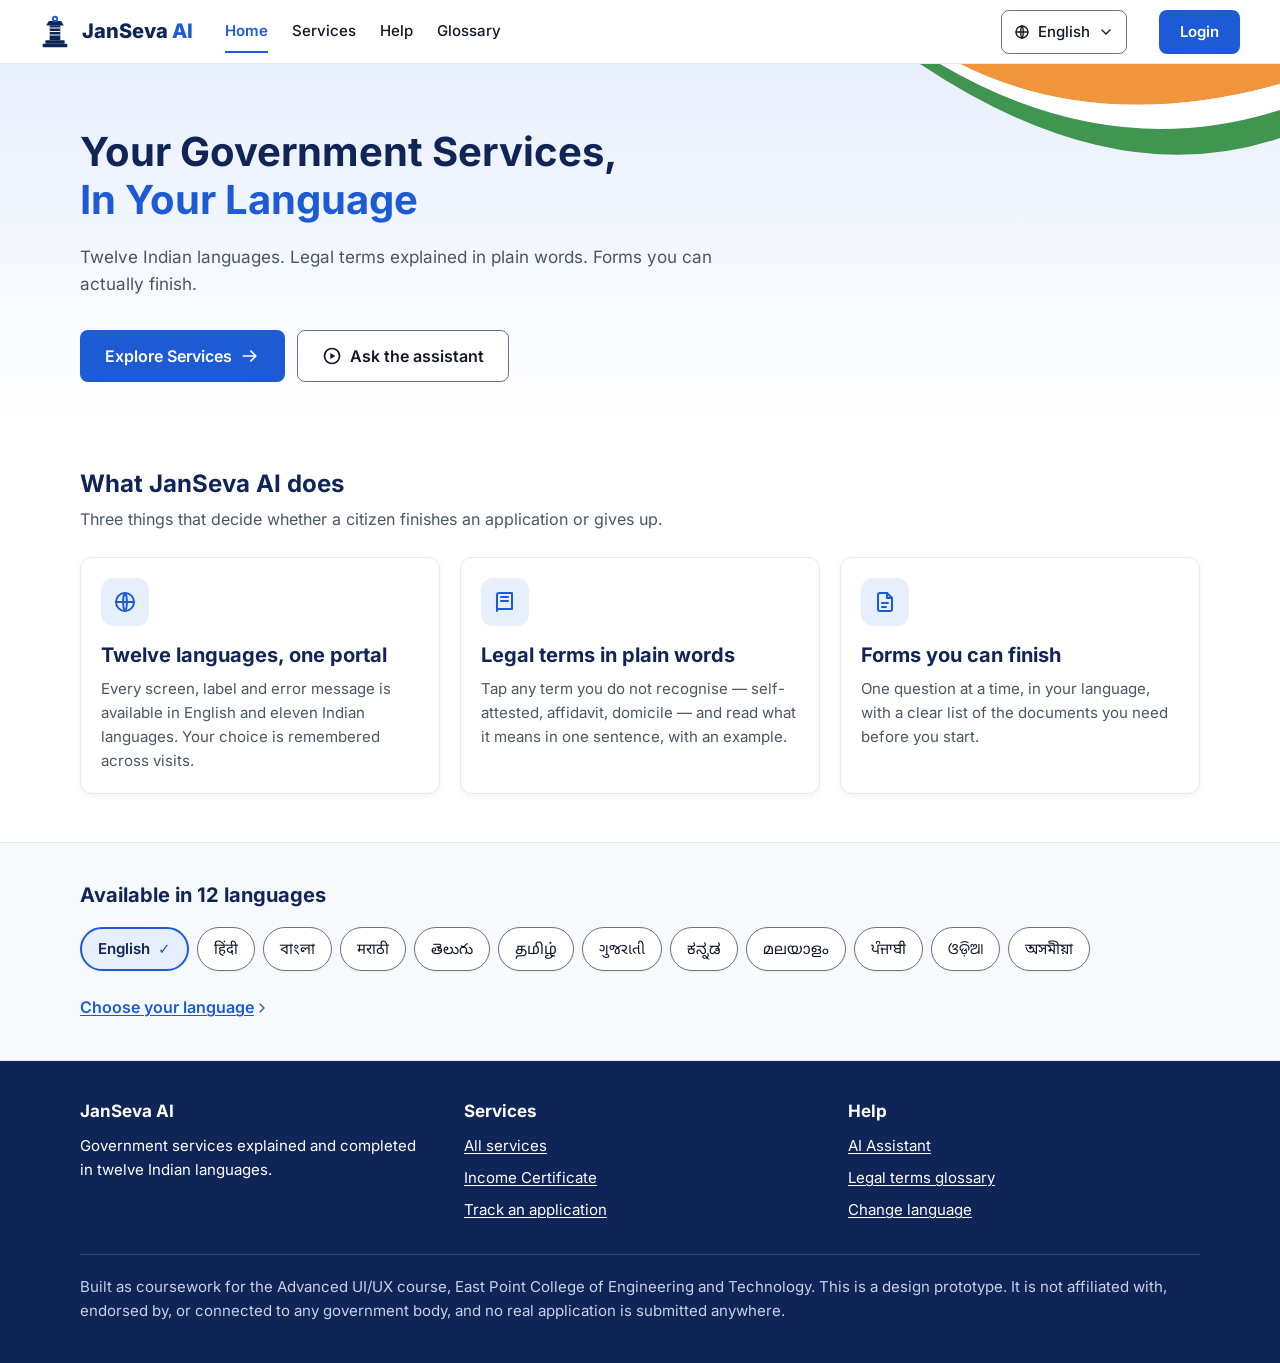
==== commit f1e2d96a: "update top bar layout and styling" ====
--- a/index.html
+++ b/index.html
@@ -20,9 +20,6 @@
 <body>
 <a class="skip-link" href="#main" data-i18n="a11y.skip">Skip to main content</a>
 <div id="live-region" class="sr-only" role="status" aria-live="polite"></div>
-<div class="proto-note">
-  <p class="container" data-i18n="proto.banner">Student coursework prototype — not a government website and not connected to any government service.</p>
-</div>
 <header class="site-header">
   <a class="site-header__brand" href="index.html"><img src="assets/img/logo.svg" width="30" height="34" alt=""><span>JanSeva&nbsp;<em>AI</em></span></a>
   <button class="nav-toggle" type="button" aria-expanded="false" aria-controls="site-nav" data-i18n-label="nav.menu" aria-label="Main menu">
